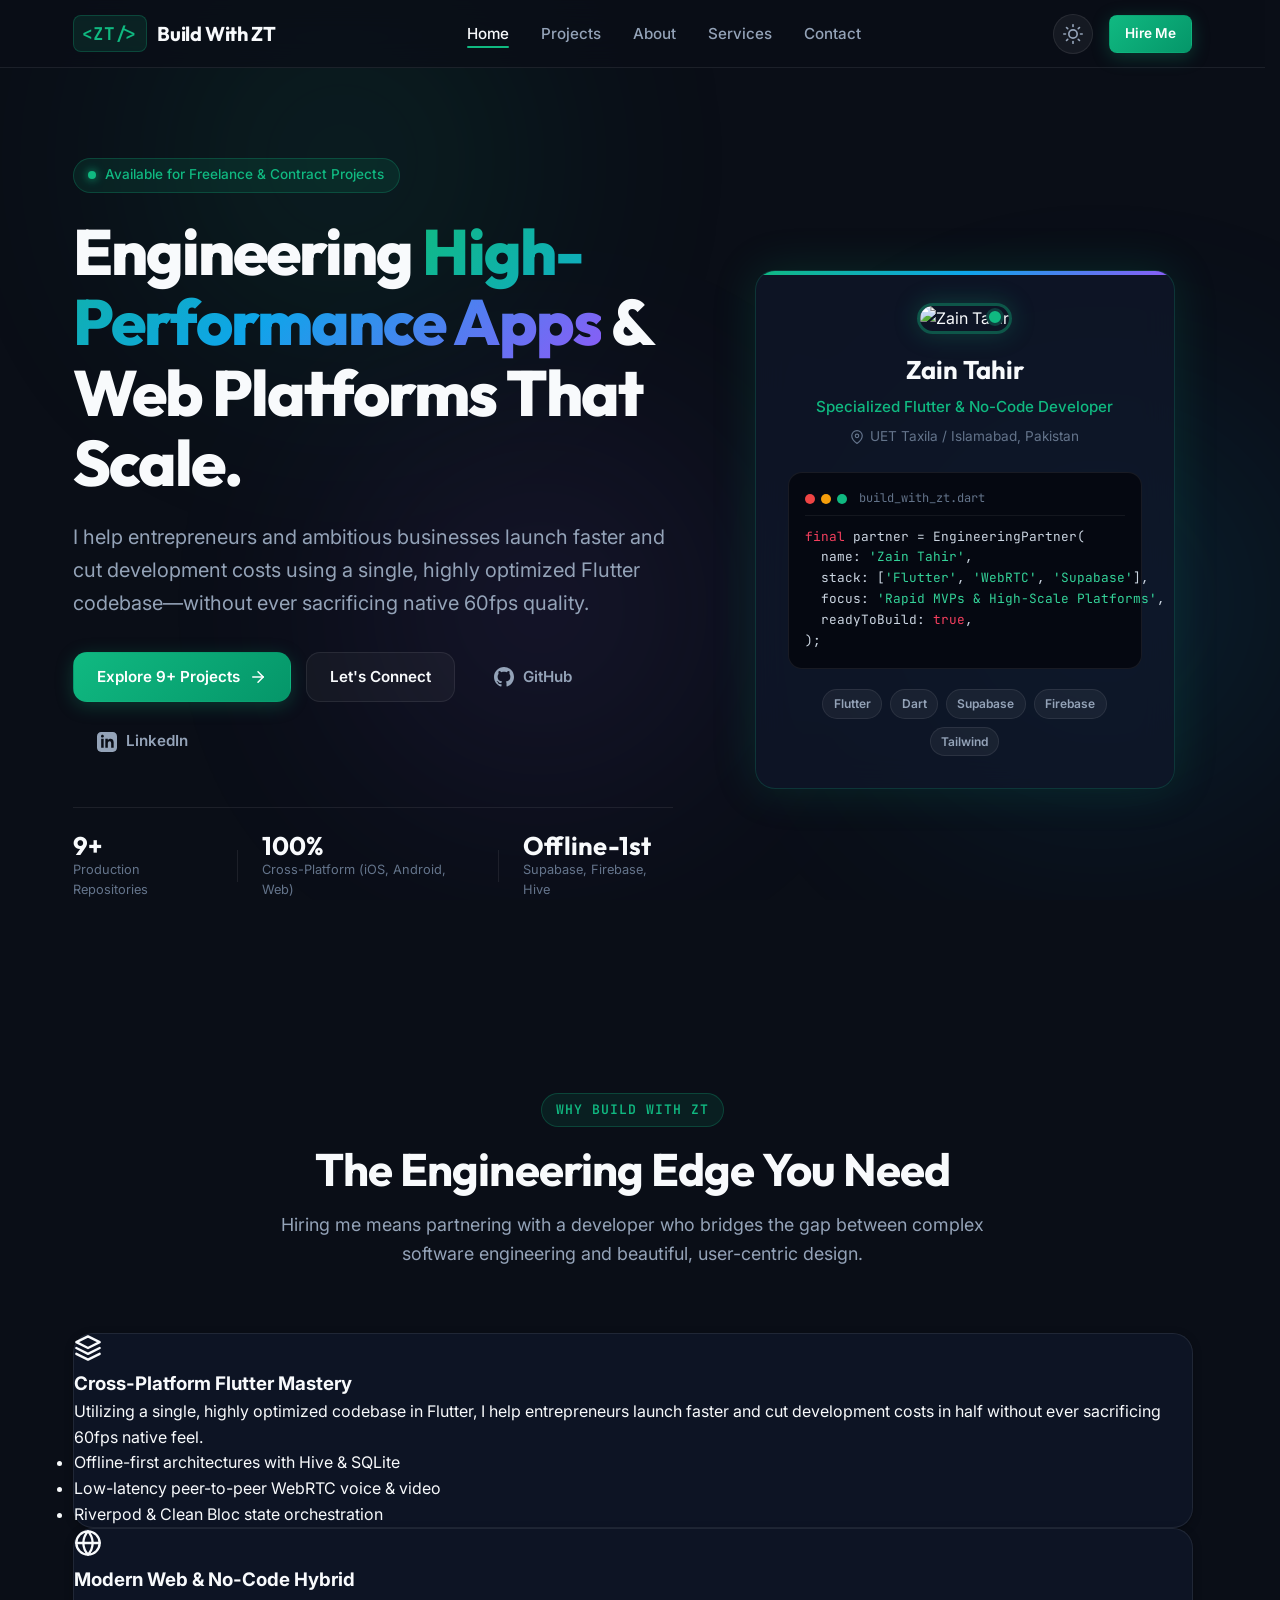
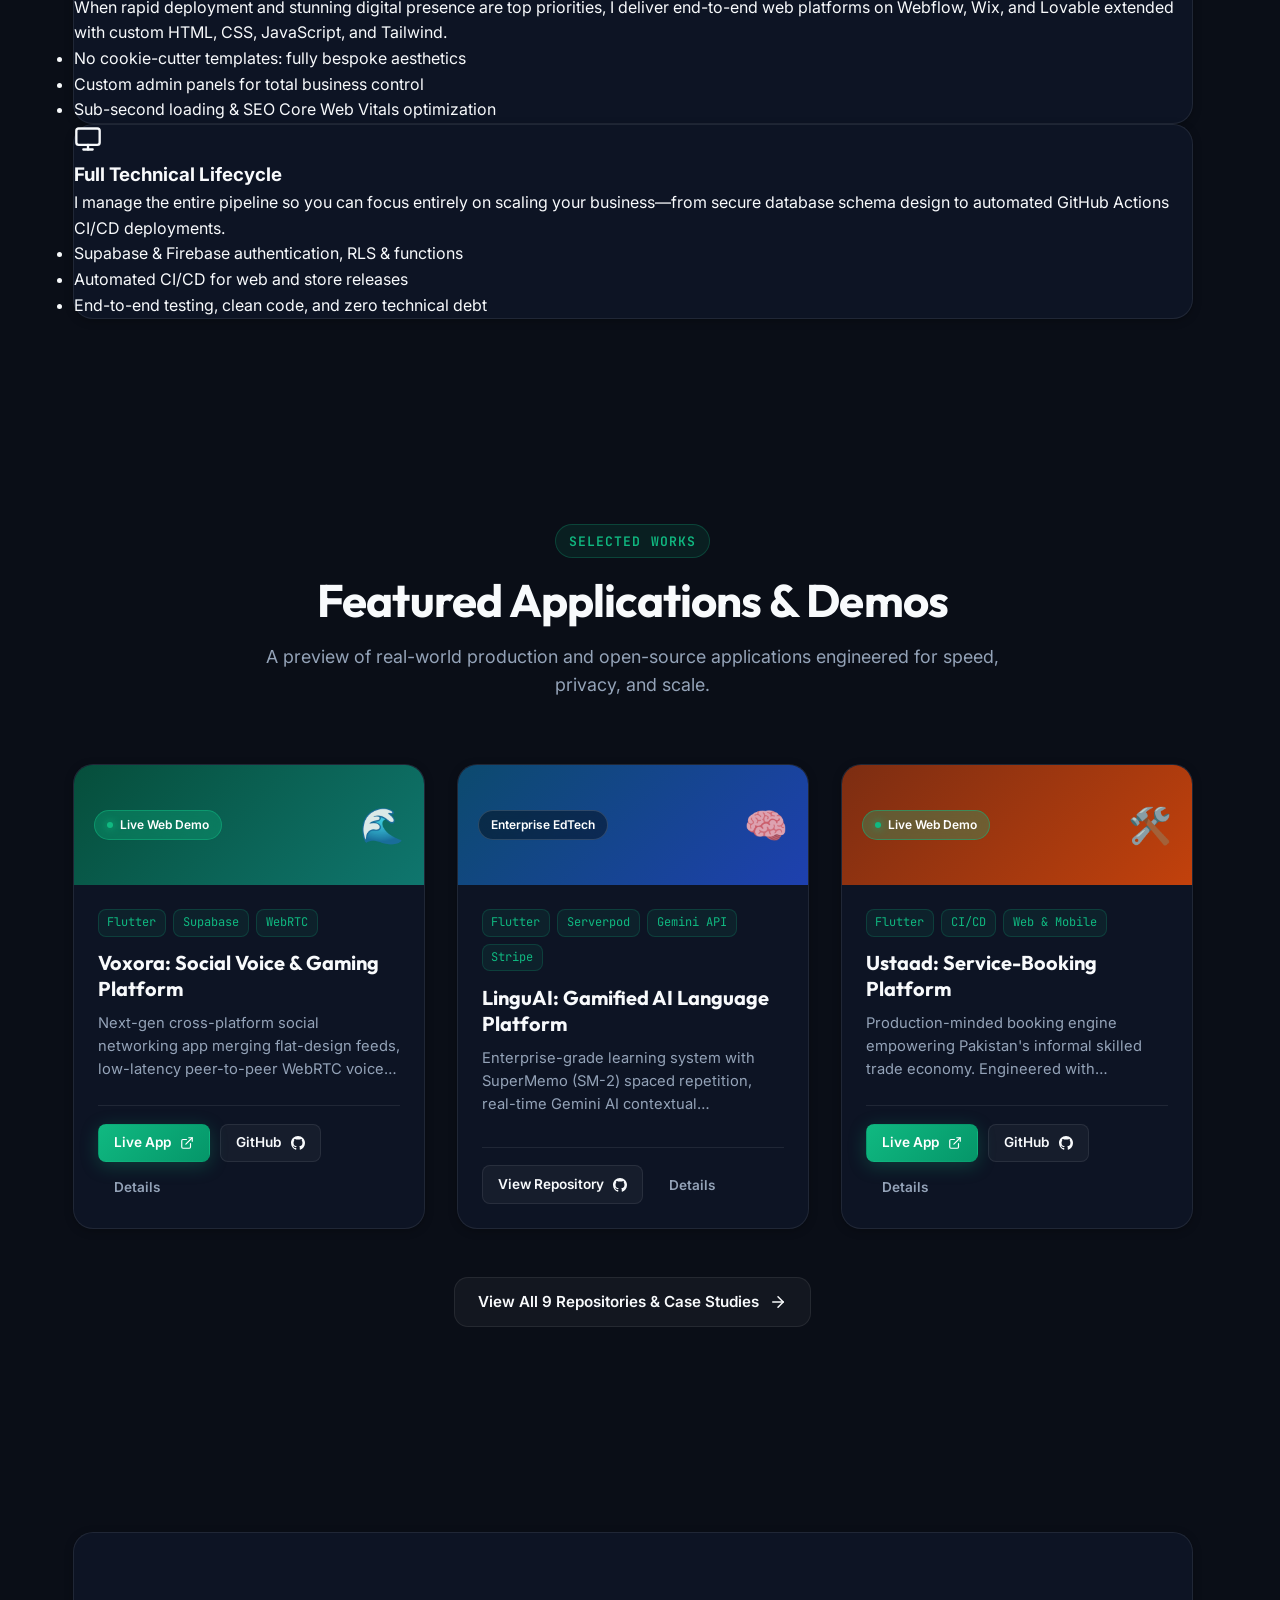
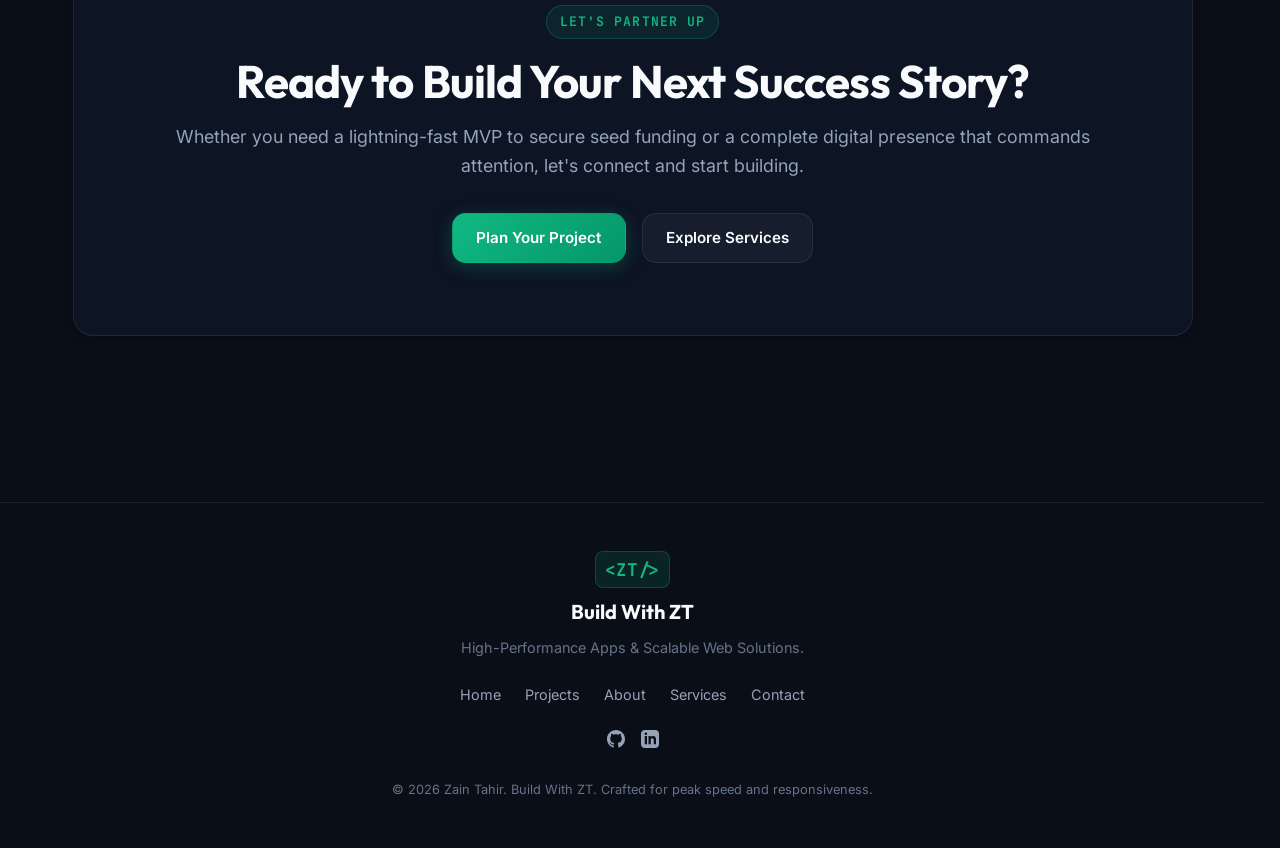
==== index.html @ 9c32c953 "feat: Launch Build With ZT multi-page portfolio platform" ====
<!DOCTYPE html>
<html lang="en" data-theme="dark">
<head>
  <meta charset="UTF-8">
  <meta name="viewport" content="width=device-width, initial-scale=1.0">
  <meta name="description" content="Build With ZT - Zain Tahir's official portfolio. Specialized Flutter Developer & Product Engineer building high-performance cross-platform apps and modern web platforms.">
  <meta name="keywords" content="Build With ZT, Zain Tahir, Flutter Developer, Mobile App Developer, Supabase, Firebase, WebRTC, Webflow, Tailwind CSS, Portfolio">
  <title>Build With ZT | Specialized Flutter Developer & Product Engineer</title>
  
  <!-- Favicon -->
  <link rel="icon" type="image/svg+xml" href="data:image/svg+xml,<svg xmlns='http://www.w3.org/2000/svg' viewBox='0 0 24 24' fill='%2310b981'><path d='M14.33 2.75L4.25 12.83l3.03 3.03 10.08-10.08-3.03-3.03zm-7.05 13.11l-3.03-3.03L1.17 15.9l4.58 4.58 3.03-3.03-1.5-1.59z'/></svg>">
  
  <!-- Google Fonts: Inter & Outfit -->
  <link rel="preconnect" href="https://fonts.googleapis.com">
  <link rel="preconnect" href="https://fonts.gstatic.com" crossorigin>
  <link href="https://fonts.googleapis.com/css2?family=Inter:wght@300;400;500;600;700&family=Outfit:wght@500;600;700;800&family=JetBrains+Mono:wght@400;500&display=swap" rel="stylesheet">
  
  <link rel="stylesheet" href="styles.css">
</head>
<body>

  <!-- Ambient Glow Background -->
  <div class="ambient-glow" aria-hidden="true">
    <div class="glow-orb orb-1"></div>
    <div class="glow-orb orb-2"></div>
    <div class="glow-orb orb-3"></div>
  </div>

  <!-- Header / Navigation -->
  <header class="site-header">
    <div class="header-inner container">
      <a href="index.html" class="brand-logo" aria-label="Build With ZT Home">
        <span class="logo-symbol">&lt;ZT/&gt;</span>
        <span class="logo-text">Build With ZT</span>
      </a>

      <nav class="main-nav" aria-label="Main Navigation">
        <ul class="nav-links">
          <li><a href="index.html" class="nav-link active">Home</a></li>
          <li><a href="projects.html" class="nav-link">Projects</a></li>
          <li><a href="about.html" class="nav-link">About</a></li>
          <li><a href="services.html" class="nav-link">Services</a></li>
          <li><a href="contact.html" class="nav-link">Contact</a></li>
        </ul>
      </nav>

      <div class="header-actions">
        <!-- Theme Toggle -->
        <button id="themeToggle" class="theme-toggle" aria-label="Toggle light or dark theme" title="Toggle theme">
          <svg class="sun-icon" xmlns="http://www.w3.org/2000/svg" width="20" height="20" viewBox="0 0 24 24" fill="none" stroke="currentColor" stroke-width="2" stroke-linecap="round" stroke-linejoin="round"><circle cx="12" cy="12" r="5"/><line x1="12" y1="1" x2="12" y2="3"/><line x1="12" y1="21" x2="12" y2="23"/><line x1="4.22" y1="4.22" x2="5.64" y2="5.64"/><line x1="18.36" y1="18.36" x2="19.78" y2="19.78"/><line x1="1" y1="12" x2="3" y2="12"/><line x1="21" y1="12" x2="23" y2="12"/><line x1="4.22" y1="19.78" x2="5.64" y2="18.36"/><line x1="18.36" y1="5.64" x2="19.78" y2="4.22"/></svg>
          <svg class="moon-icon" xmlns="http://www.w3.org/2000/svg" width="20" height="20" viewBox="0 0 24 24" fill="none" stroke="currentColor" stroke-width="2" stroke-linecap="round" stroke-linejoin="round"><path d="M21 12.79A9 9 0 1 1 11.21 3 7 7 0 0 0 21 12.79z"/></svg>
        </button>

        <a href="contact.html" class="btn btn-sm btn-primary hide-mobile">Hire Me</a>

        <!-- Mobile Menu Toggle -->
        <button id="menuToggle" class="menu-toggle" aria-label="Toggle mobile navigation menu" aria-expanded="false">
          <span class="bar"></span>
          <span class="bar"></span>
          <span class="bar"></span>
        </button>
      </div>
    </div>
  </header>

  <!-- Mobile Drawer -->
  <aside id="mobileDrawer" class="mobile-drawer" aria-hidden="true">
    <nav class="mobile-nav">
      <ul>
        <li><a href="index.html" class="mobile-link active">Home</a></li>
        <li><a href="projects.html" class="mobile-link">Projects</a></li>
        <li><a href="about.html" class="mobile-link">About</a></li>
        <li><a href="services.html" class="mobile-link">Services</a></li>
        <li><a href="contact.html" class="mobile-link">Contact</a></li>
      </ul>
      <div class="mobile-drawer-cta">
        <a href="contact.html" class="btn btn-primary btn-block">Start a Project</a>
      </div>
    </nav>
  </aside>

  <main id="main-content">
    
    <!-- Hero Section -->
    <section class="hero-section">
      <div class="container hero-grid">
        
        <div class="hero-content">
          <div class="availability-badge">
            <span class="pulse-indicator"></span>
            <span>Available for Freelance & Contract Projects</span>
          </div>

          <h1 class="hero-title">
            Engineering <span class="gradient-text">High-Performance Apps</span> & Web Platforms That Scale.
          </h1>

          <p class="hero-subtext">
            I help entrepreneurs and ambitious businesses launch faster and cut development costs using a single, highly optimized Flutter codebase—without ever sacrificing native 60fps quality.
          </p>

          <div class="hero-cta-group">
            <a href="projects.html" class="btn btn-primary">
              <span>Explore 9+ Projects</span>
              <svg xmlns="http://www.w3.org/2000/svg" width="18" height="18" viewBox="0 0 24 24" fill="none" stroke="currentColor" stroke-width="2" stroke-linecap="round" stroke-linejoin="round"><line x1="5" y1="12" x2="19" y2="12"></line><polyline points="12 5 19 12 12 19"></polyline></svg>
            </a>
            <a href="contact.html" class="btn btn-outline">Let's Connect</a>
            <a href="https://github.com/zaintahir2025" target="_blank" rel="noopener noreferrer" class="btn btn-ghost" title="GitHub Profile">
              <svg xmlns="http://www.w3.org/2000/svg" width="20" height="20" viewBox="0 0 24 24" fill="currentColor"><path d="M12 0c-6.626 0-12 5.373-12 12 0 5.302 3.438 9.8 8.207 11.387.599.111.793-.261.793-.577v-2.234c-3.338.726-4.033-1.416-4.033-1.416-.546-1.387-1.333-1.756-1.333-1.756-1.089-.745.083-.729.083-.729 1.205.084 1.839 1.237 1.839 1.237 1.07 1.834 2.807 1.304 3.492.997.107-.775.418-1.305.762-1.604-2.665-.305-5.467-1.334-5.467-5.931 0-1.311.469-2.381 1.236-3.221-.124-.303-.535-1.524.117-3.176 0 0 1.008-.322 3.301 1.23.957-.266 1.983-.399 3.003-.404 1.02.005 2.047.138 3.006.404 2.291-1.552 3.297-1.23 3.297-1.23.653 1.653.242 2.874.118 3.176.77.84 1.235 1.911 1.235 3.221 0 4.609-2.807 5.624-5.479 5.921.43.372.823 1.102.823 2.222v3.293c0 .319.192.694.801.576 4.765-1.589 8.199-6.086 8.199-11.386 0-6.627-5.373-12-12-12z"/></svg>
              <span>GitHub</span>
            </a>
            <a href="https://www.linkedin.com/in/zain-tahir-2k25" target="_blank" rel="noopener noreferrer" class="btn btn-ghost" title="LinkedIn Profile">
              <svg xmlns="http://www.w3.org/2000/svg" width="20" height="20" viewBox="0 0 24 24" fill="currentColor"><path d="M19 0h-14c-2.761 0-5 2.239-5 5v14c0 2.761 2.239 5 5 5h14c2.762 0 5-2.239 5-5v-14c0-2.761-2.238-5-5-5zm-11 19h-3v-11h3v11zm-1.5-12.268c-.966 0-1.75-.79-1.75-1.764s.784-1.764 1.75-1.764 1.75.79 1.75 1.764-.783 1.764-1.75 1.764zm13.5 12.268h-3v-5.604c0-3.368-4-3.113-4 0v5.604h-3v-11h3v1.765c1.396-2.586 7-2.777 7 2.476v6.759z"/></svg>
              <span>LinkedIn</span>
            </a>
          </div>

          <!-- Value Metrics Banner -->
          <div class="metrics-row">
            <div class="metric-item">
              <span class="metric-number">9+</span>
              <span class="metric-label">Production Repositories</span>
            </div>
            <div class="metric-divider"></div>
            <div class="metric-item">
              <span class="metric-number">100%</span>
              <span class="metric-label">Cross-Platform (iOS, Android, Web)</span>
            </div>
            <div class="metric-divider"></div>
            <div class="metric-item">
              <span class="metric-number">Offline-1st</span>
              <span class="metric-label">Supabase, Firebase, Hive</span>
            </div>
          </div>
        </div>

        <!-- Hero Visual: Profile Card -->
        <div class="hero-visual">
          <div class="profile-card glass-panel">
            <div class="card-glow"></div>
            <div class="profile-avatar-wrapper">
              <img src="https://avatars.githubusercontent.com/u/201891321?v=4" alt="Zain Tahir" class="profile-avatar" loading="eager" width="140" height="140">
              <span class="avatar-status-dot" title="Online & Available"></span>
            </div>
            <div class="profile-info">
              <h2 class="profile-name">Zain Tahir</h2>
              <p class="profile-role">Specialized Flutter & No-Code Developer</p>
              <p class="profile-location">
                <svg xmlns="http://www.w3.org/2000/svg" width="14" height="14" viewBox="0 0 24 24" fill="none" stroke="currentColor" stroke-width="2" stroke-linecap="round" stroke-linejoin="round"><path d="M21 10c0 7-9 13-9 13s-9-6-9-13a9 9 0 0 1 18 0z"></path><circle cx="12" cy="10" r="3"></circle></svg>
                <span>UET Taxila / Islamabad, Pakistan</span>
              </p>
            </div>

            <div class="code-terminal-card">
              <div class="terminal-header">
                <span class="dot red"></span>
                <span class="dot yellow"></span>
                <span class="dot green"></span>
                <span class="terminal-title">build_with_zt.dart</span>
              </div>
              <pre class="terminal-body"><code><span class="token-keyword">final</span> partner = EngineeringPartner(
  name: <span class="token-string">'Zain Tahir'</span>,
  stack: [<span class="token-string">'Flutter'</span>, <span class="token-string">'WebRTC'</span>, <span class="token-string">'Supabase'</span>],
  focus: <span class="token-string">'Rapid MVPs & High-Scale Platforms'</span>,
  readyToBuild: <span class="token-keyword">true</span>,
);</code></pre>
            </div>

            <div class="card-badges">
              <span class="tech-chip">Flutter</span>
              <span class="tech-chip">Dart</span>
              <span class="tech-chip">Supabase</span>
              <span class="tech-chip">Firebase</span>
              <span class="tech-chip">Tailwind</span>
            </div>
          </div>
        </div>

      </div>
    </section>

    <!-- Core Engineering Advantages -->
    <section class="section about-section">
      <div class="container">
        
        <div class="section-header text-center">
          <span class="section-tag">Why Build With ZT</span>
          <h2 class="section-title">The Engineering Edge You Need</h2>
          <p class="section-subtitle">
            Hiring me means partnering with a developer who bridges the gap between complex software engineering and beautiful, user-centric design.
          </p>
        </div>

        <div class="about-grid">
          
          <div class="about-card glass-panel">
            <div class="card-icon-box teal">
              <svg xmlns="http://www.w3.org/2000/svg" width="28" height="28" viewBox="0 0 24 24" fill="none" stroke="currentColor" stroke-width="2" stroke-linecap="round" stroke-linejoin="round"><polygon points="12 2 2 7 12 12 22 7 12 2"></polygon><polyline points="2 17 12 22 22 17"></polyline><polyline points="2 12 12 17 22 12"></polyline></svg>
            </div>
            <h3 class="card-title">Cross-Platform Flutter Mastery</h3>
            <p class="card-text">
              Utilizing a single, highly optimized codebase in Flutter, I help entrepreneurs launch faster and cut development costs in half without ever sacrificing 60fps native feel.
            </p>
            <ul class="card-feature-list">
              <li>Offline-first architectures with Hive & SQLite</li>
              <li>Low-latency peer-to-peer WebRTC voice & video</li>
              <li>Riverpod & Clean Bloc state orchestration</li>
            </ul>
          </div>

          <div class="about-card glass-panel">
            <div class="card-icon-box blue">
              <svg xmlns="http://www.w3.org/2000/svg" width="28" height="28" viewBox="0 0 24 24" fill="none" stroke="currentColor" stroke-width="2" stroke-linecap="round" stroke-linejoin="round"><circle cx="12" cy="12" r="10"></circle><line x1="2" y1="12" x2="22" y2="12"></line><path d="M12 2a15.3 15.3 0 0 1 4 10 15.3 15.3 0 0 1-4 10 15.3 15.3 0 0 1-4-10 15.3 15.3 0 0 1 4-10z"></path></svg>
            </div>
            <h3 class="card-title">Modern Web & No-Code Hybrid</h3>
            <p class="card-text">
              When rapid deployment and stunning digital presence are top priorities, I deliver end-to-end web platforms on Webflow, Wix, and Lovable extended with custom HTML, CSS, JavaScript, and Tailwind.
            </p>
            <ul class="card-feature-list">
              <li>No cookie-cutter templates: fully bespoke aesthetics</li>
              <li>Custom admin panels for total business control</li>
              <li>Sub-second loading & SEO Core Web Vitals optimization</li>
            </ul>
          </div>

          <div class="about-card glass-panel">
            <div class="card-icon-box purple">
              <svg xmlns="http://www.w3.org/2000/svg" width="28" height="28" viewBox="0 0 24 24" fill="none" stroke="currentColor" stroke-width="2" stroke-linecap="round" stroke-linejoin="round"><rect x="2" y="3" width="20" height="14" rx="2" ry="2"></rect><line x1="8" y1="21" x2="16" y2="21"></line><line x1="12" y1="17" x2="12" y2="21"></line></svg>
            </div>
            <h3 class="card-title">Full Technical Lifecycle</h3>
            <p class="card-text">
              I manage the entire pipeline so you can focus entirely on scaling your business—from secure database schema design to automated GitHub Actions CI/CD deployments.
            </p>
            <ul class="card-feature-list">
              <li>Supabase & Firebase authentication, RLS & functions</li>
              <li>Automated CI/CD for web and store releases</li>
              <li>End-to-end testing, clean code, and zero technical debt</li>
            </ul>
          </div>

        </div>

      </div>
    </section>

    <!-- Featured Projects Teaser -->
    <section class="section projects-section">
      <div class="container">
        
        <div class="section-header text-center">
          <span class="section-tag">Selected Works</span>
          <h2 class="section-title">Featured Applications & Demos</h2>
          <p class="section-subtitle">
            A preview of real-world production and open-source applications engineered for speed, privacy, and scale.
          </p>
        </div>

        <div class="projects-grid">
          
          <!-- Project 1: Voxora -->
          <article class="project-card glass-panel" data-category="flutter ai-webrtc">
            <div class="project-banner bg-gradient-teal">
              <div class="project-status-pill live-pill">
                <span class="live-pulse"></span>
                <span>Live Web Demo</span>
              </div>
              <div class="banner-icon">🌊</div>
            </div>
            <div class="project-content">
              <div class="project-meta">
                <span class="tech-tag">Flutter</span>
                <span class="tech-tag">Supabase</span>
                <span class="tech-tag">WebRTC</span>
              </div>
              <h3 class="project-title">Voxora: Social Voice & Gaming Platform</h3>
              <p class="project-desc">
                Next-gen cross-platform social networking app merging flat-design feeds, low-latency peer-to-peer WebRTC voice calling, and integrated AI-driven multiplayer games.
              </p>
              <div class="project-actions">
                <a href="https://zaintahir2025.github.io/voxora-social-voice-chat/" target="_blank" rel="noopener noreferrer" class="btn btn-sm btn-primary">
                  <span>Live App</span>
                  <svg xmlns="http://www.w3.org/2000/svg" width="14" height="14" viewBox="0 0 24 24" fill="none" stroke="currentColor" stroke-width="2" stroke-linecap="round" stroke-linejoin="round"><path d="M18 13v6a2 2 0 0 1-2 2H5a2 2 0 0 1-2-2V8a2 2 0 0 1 2-2h6"></path><polyline points="15 3 21 3 21 9"></polyline><line x1="10" y1="14" x2="21" y2="3"></line></svg>
                </a>
                <a href="https://github.com/zaintahir2025/voxora-social-voice-chat" target="_blank" rel="noopener noreferrer" class="btn btn-sm btn-outline">
                  <span>GitHub</span>
                  <svg xmlns="http://www.w3.org/2000/svg" width="14" height="14" viewBox="0 0 24 24" fill="currentColor"><path d="M12 0c-6.626 0-12 5.373-12 12 0 5.302 3.438 9.8 8.207 11.387.599.111.793-.261.793-.577v-2.234c-3.338.726-4.033-1.416-4.033-1.416-.546-1.387-1.333-1.756-1.333-1.756-1.089-.745.083-.729.083-.729 1.205.084 1.839 1.237 1.839 1.237 1.07 1.834 2.807 1.304 3.492.997.107-.775.418-1.305.762-1.604-2.665-.305-5.467-1.334-5.467-5.931 0-1.311.469-2.381 1.236-3.221-.124-.303-.535-1.524.117-3.176 0 0 1.008-.322 3.301 1.23.957-.266 1.983-.399 3.003-.404 1.02.005 2.047.138 3.006.404 2.291-1.552 3.297-1.23 3.297-1.23.653 1.653.242 2.874.118 3.176.77.84 1.235 1.911 1.235 3.221 0 4.609-2.807 5.624-5.479 5.921.43.372.823 1.102.823 2.222v3.293c0 .319.192.694.801.576 4.765-1.589 8.199-6.086 8.199-11.386 0-6.627-5.373-12-12-12z"/></svg>
                </a>
                <button class="btn btn-sm btn-ghost view-details-btn" data-project="voxora">Details</button>
              </div>
            </div>
          </article>

          <!-- Project 2: LinguAI -->
          <article class="project-card glass-panel" data-category="flutter ai-webrtc">
            <div class="project-banner bg-gradient-blue">
              <div class="project-status-pill">
                <span>Enterprise EdTech</span>
              </div>
              <div class="banner-icon">🧠</div>
            </div>
            <div class="project-content">
              <div class="project-meta">
                <span class="tech-tag">Flutter</span>
                <span class="tech-tag">Serverpod</span>
                <span class="tech-tag">Gemini API</span>
                <span class="tech-tag">Stripe</span>
              </div>
              <h3 class="project-title">LinguAI: Gamified AI Language Platform</h3>
              <p class="project-desc">
                Enterprise-grade learning system with SuperMemo (SM-2) spaced repetition, real-time Gemini AI contextual conversational tutoring, and token security.
              </p>
              <div class="project-actions">
                <a href="https://github.com/zaintahir2025/lingu_ai" target="_blank" rel="noopener noreferrer" class="btn btn-sm btn-outline">
                  <span>View Repository</span>
                  <svg xmlns="http://www.w3.org/2000/svg" width="14" height="14" viewBox="0 0 24 24" fill="currentColor"><path d="M12 0c-6.626 0-12 5.373-12 12 0 5.302 3.438 9.8 8.207 11.387.599.111.793-.261.793-.577v-2.234c-3.338.726-4.033-1.416-4.033-1.416-.546-1.387-1.333-1.756-1.333-1.756-1.089-.745.083-.729.083-.729 1.205.084 1.839 1.237 1.839 1.237 1.07 1.834 2.807 1.304 3.492.997.107-.775.418-1.305.762-1.604-2.665-.305-5.467-1.334-5.467-5.931 0-1.311.469-2.381 1.236-3.221-.124-.303-.535-1.524.117-3.176 0 0 1.008-.322 3.301 1.23.957-.266 1.983-.399 3.003-.404 1.02.005 2.047.138 3.006.404 2.291-1.552 3.297-1.23 3.297-1.23.653 1.653.242 2.874.118 3.176.77.84 1.235 1.911 1.235 3.221 0 4.609-2.807 5.624-5.479 5.921.43.372.823 1.102.823 2.222v3.293c0 .319.192.694.801.576 4.765-1.589 8.199-6.086 8.199-11.386 0-6.627-5.373-12-12-12z"/></svg>
                </a>
                <button class="btn btn-sm btn-ghost view-details-btn" data-project="lingu_ai">Details</button>
              </div>
            </div>
          </article>

          <!-- Project 3: Ustaad -->
          <article class="project-card glass-panel" data-category="flutter">
            <div class="project-banner bg-gradient-orange">
              <div class="project-status-pill live-pill">
                <span class="live-pulse"></span>
                <span>Live Web Demo</span>
              </div>
              <div class="banner-icon">🛠️</div>
            </div>
            <div class="project-content">
              <div class="project-meta">
                <span class="tech-tag">Flutter</span>
                <span class="tech-tag">CI/CD</span>
                <span class="tech-tag">Web & Mobile</span>
              </div>
              <h3 class="project-title">Ustaad: Service-Booking Platform</h3>
              <p class="project-desc">
                Production-minded booking engine empowering Pakistan's informal skilled trade economy. Engineered with automated Flutter CI/CD pipelines and responsive layout.
              </p>
              <div class="project-actions">
                <a href="https://zaintahir2025.github.io/ustaad-agentic-service-app/" target="_blank" rel="noopener noreferrer" class="btn btn-sm btn-primary">
                  <span>Live App</span>
                  <svg xmlns="http://www.w3.org/2000/svg" width="14" height="14" viewBox="0 0 24 24" fill="none" stroke="currentColor" stroke-width="2" stroke-linecap="round" stroke-linejoin="round"><path d="M18 13v6a2 2 0 0 1-2 2H5a2 2 0 0 1-2-2V8a2 2 0 0 1 2-2h6"></path><polyline points="15 3 21 3 21 9"></polyline><line x1="10" y1="14" x2="21" y2="3"></line></svg>
                </a>
                <a href="https://github.com/zaintahir2025/ustaad-agentic-service-app" target="_blank" rel="noopener noreferrer" class="btn btn-sm btn-outline">
                  <span>GitHub</span>
                  <svg xmlns="http://www.w3.org/2000/svg" width="14" height="14" viewBox="0 0 24 24" fill="currentColor"><path d="M12 0c-6.626 0-12 5.373-12 12 0 5.302 3.438 9.8 8.207 11.387.599.111.793-.261.793-.577v-2.234c-3.338.726-4.033-1.416-4.033-1.416-.546-1.387-1.333-1.756-1.333-1.756-1.089-.745.083-.729.083-.729 1.205.084 1.839 1.237 1.839 1.237 1.07 1.834 2.807 1.304 3.492.997.107-.775.418-1.305.762-1.604-2.665-.305-5.467-1.334-5.467-5.931 0-1.311.469-2.381 1.236-3.221-.124-.303-.535-1.524.117-3.176 0 0 1.008-.322 3.301 1.23.957-.266 1.983-.399 3.003-.404 1.02.005 2.047.138 3.006.404 2.291-1.552 3.297-1.23 3.297-1.23.653 1.653.242 2.874.118 3.176.77.84 1.235 1.911 1.235 3.221 0 4.609-2.807 5.624-5.479 5.921.43.372.823 1.102.823 2.222v3.293c0 .319.192.694.801.576 4.765-1.589 8.199-6.086 8.199-11.386 0-6.627-5.373-12-12-12z"/></svg>
                </a>
                <button class="btn btn-sm btn-ghost view-details-btn" data-project="ustaad">Details</button>
              </div>
            </div>
          </article>

        </div>

        <div class="text-center" style="margin-top: 3rem;">
          <a href="projects.html" class="btn btn-outline btn-lg">
            <span>View All 9 Repositories & Case Studies</span>
            <svg xmlns="http://www.w3.org/2000/svg" width="18" height="18" viewBox="0 0 24 24" fill="none" stroke="currentColor" stroke-width="2" stroke-linecap="round" stroke-linejoin="round"><line x1="5" y1="12" x2="19" y2="12"></line><polyline points="12 5 19 12 12 19"></polyline></svg>
          </a>
        </div>

      </div>
    </section>

    <!-- Call to Action Banner -->
    <section class="section">
      <div class="container">
        <div class="contact-box glass-panel text-center" style="padding: clamp(2.5rem, 6vw, 4.5rem);">
          <span class="section-tag">Let's Partner Up</span>
          <h2 class="section-title">Ready to Build Your Next Success Story?</h2>
          <p class="section-subtitle" style="margin-inline: auto; margin-block-end: 2rem;">
            Whether you need a lightning-fast MVP to secure seed funding or a complete digital presence that commands attention, let's connect and start building.
          </p>
          <div style="display: flex; justify-content: center; gap: 1rem; flex-wrap: wrap;">
            <a href="contact.html" class="btn btn-primary btn-lg">Plan Your Project</a>
            <a href="services.html" class="btn btn-outline btn-lg">Explore Services</a>
          </div>
        </div>
      </div>
    </section>

  </main>

  <!-- Footer -->
  <footer class="site-footer">
    <div class="container footer-inner">
      <div class="footer-brand">
        <span class="logo-symbol">&lt;ZT/&gt;</span>
        <span class="footer-title">Build With ZT</span>
        <p class="footer-tagline">High-Performance Apps & Scalable Web Solutions.</p>
      </div>

      <div class="footer-links">
        <a href="index.html">Home</a>
        <a href="projects.html">Projects</a>
        <a href="about.html">About</a>
        <a href="services.html">Services</a>
        <a href="contact.html">Contact</a>
      </div>

      <div class="footer-socials">
        <a href="https://github.com/zaintahir2025" target="_blank" rel="noopener noreferrer" aria-label="GitHub">
          <svg xmlns="http://www.w3.org/2000/svg" width="18" height="18" viewBox="0 0 24 24" fill="currentColor"><path d="M12 0c-6.626 0-12 5.373-12 12 0 5.302 3.438 9.8 8.207 11.387.599.111.793-.261.793-.577v-2.234c-3.338.726-4.033-1.416-4.033-1.416-.546-1.387-1.333-1.756-1.333-1.756-1.089-.745.083-.729.083-.729 1.205.084 1.839 1.237 1.839 1.237 1.07 1.834 2.807 1.304 3.492.997.107-.775.418-1.305.762-1.604-2.665-.305-5.467-1.334-5.467-5.931 0-1.311.469-2.381 1.236-3.221-.124-.303-.535-1.524.117-3.176 0 0 1.008-.322 3.301 1.23.957-.266 1.983-.399 3.003-.404 1.02.005 2.047.138 3.006.404 2.291-1.552 3.297-1.23 3.297-1.23.653 1.653.242 2.874.118 3.176.77.84 1.235 1.911 1.235 3.221 0 4.609-2.807 5.624-5.479 5.921.43.372.823 1.102.823 2.222v3.293c0 .319.192.694.801.576 4.765-1.589 8.199-6.086 8.199-11.386 0-6.627-5.373-12-12-12z"/></svg>
        </a>
        <a href="https://www.linkedin.com/in/zain-tahir-2k25" target="_blank" rel="noopener noreferrer" aria-label="LinkedIn">
          <svg xmlns="http://www.w3.org/2000/svg" width="18" height="18" viewBox="0 0 24 24" fill="currentColor"><path d="M19 0h-14c-2.761 0-5 2.239-5 5v14c0 2.761 2.239 5 5 5h14c2.762 0 5-2.239 5-5v-14c0-2.761-2.238-5-5-5zm-11 19h-3v-11h3v11zm-1.5-12.268c-.966 0-1.75-.79-1.75-1.764s.784-1.764 1.75-1.764 1.75.79 1.75 1.764-.783 1.764-1.75 1.764zm13.5 12.268h-3v-5.604c0-3.368-4-3.113-4 0v5.604h-3v-11h3v1.765c1.396-2.586 7-2.777 7 2.476v6.759z"/></svg>
        </a>
      </div>

      <div class="footer-copy">
        <p>&copy; 2026 Zain Tahir. Build With ZT. Crafted for peak speed and responsiveness.</p>
      </div>
    </div>
  </footer>

  <!-- Native Accessible Modal Dialog -->
  <dialog id="projectModal" class="project-modal" aria-labelledby="modalTitle">
    <div class="modal-card">
      <header class="modal-header">
        <div>
          <span class="modal-category" id="modalCategory">Category</span>
          <h3 class="modal-title" id="modalTitle">Project Title</h3>
        </div>
        <button type="button" class="modal-close-btn" id="modalCloseBtn" aria-label="Close project modal">&times;</button>
      </header>
      
      <div class="modal-body" id="modalBody"></div>
      <footer class="modal-footer" id="modalFooter"></footer>
    </div>
  </dialog>

  <!-- Toast Popover Notification -->
  <div id="toastNotification" class="toast-popover" popover="manual" role="status" aria-live="polite">
    <svg xmlns="http://www.w3.org/2000/svg" width="18" height="18" viewBox="0 0 24 24" fill="none" stroke="currentColor" stroke-width="2" stroke-linecap="round" stroke-linejoin="round"><path d="M22 11.08V12a10 10 0 1 1-5.93-9.14"></path><polyline points="22 4 12 14.01 9 11.01"></polyline></svg>
    <span id="toastMessage">Notification</span>
  </div>

  <script src="script.js"></script>
</body>
</html>
---- styles.css ----
/* ==========================================================================
   Zain Tahir - Multi-Page Developer Portfolio & Engineering Showcase
   Modern CSS Architecture: Custom Properties, Fluid Layouts, Stabile Scroll
   ========================================================================== */

/* --------------------------------------------------------------------------
   1. Theme Variables & Design Tokens
   -------------------------------------------------------------------------- */
:root {
  /* Color Palette - Dark Theme (Default) */
  --bg-primary: #0a0e17;
  --bg-secondary: #0f172a;
  --bg-card: rgba(15, 23, 42, 0.75);
  --bg-card-hover: rgba(30, 41, 59, 0.85);
  --bg-glass: rgba(10, 14, 23, 0.75);
  --bg-glass-border: rgba(255, 255, 255, 0.08);

  --text-primary: #f8fafc;
  --text-secondary: #94a3b8;
  --text-muted: #64748b;

  --accent-teal: #10b981;
  --accent-teal-glow: rgba(16, 185, 129, 0.25);
  --accent-blue: #0ea5e9;
  --accent-blue-glow: rgba(14, 165, 233, 0.25);
  --accent-purple: #8b5cf6;
  --accent-purple-glow: rgba(139, 92, 246, 0.25);
  --accent-orange: #f59e0b;

  --border-subtle: rgba(255, 255, 255, 0.08);
  --border-focus: #10b981;

  --font-sans: 'Inter', -apple-system, BlinkMacSystemFont, 'Segoe UI', Roboto, sans-serif;
  --font-heading: 'Outfit', sans-serif;
  --font-mono: 'JetBrains Mono', monospace;

  --radius-sm: 8px;
  --radius-md: 14px;
  --radius-lg: 20px;
  --radius-full: 9999px;

  --shadow-sm: 0 2px 8px rgba(0, 0, 0, 0.25);
  --shadow-md: 0 10px 30px rgba(0, 0, 0, 0.35);
  --shadow-glow: 0 0 45px rgba(16, 185, 129, 0.15);

  --transition-fast: 150ms cubic-bezier(0.4, 0, 0.2, 1);
  --transition-normal: 250ms cubic-bezier(0.4, 0, 0.2, 1);
  --transition-spring: 400ms cubic-bezier(0.175, 0.885, 0.32, 1.275);
}

/* Light Theme Variables */
[data-theme="light"] {
  --bg-primary: #f8fafc;
  --bg-secondary: #f1f5f9;
  --bg-card: rgba(255, 255, 255, 0.88);
  --bg-card-hover: rgba(255, 255, 255, 0.98);
  --bg-glass: rgba(255, 255, 255, 0.82);
  --bg-glass-border: rgba(15, 23, 42, 0.08);

  --text-primary: #0f172a;
  --text-secondary: #475569;
  --text-muted: #64748b;

  --border-subtle: rgba(15, 23, 42, 0.08);
  --shadow-sm: 0 2px 8px rgba(15, 23, 42, 0.05);
  --shadow-md: 0 12px 32px rgba(15, 23, 42, 0.08);
  --shadow-glow: 0 0 35px rgba(16, 185, 129, 0.12);
}

/* --------------------------------------------------------------------------
   2. Reset & Layout Foundations
   -------------------------------------------------------------------------- */
*, *::before, *::after {
  box-sizing: border-box;
  margin: 0;
  padding: 0;
}

html {
  font-family: var(--font-sans);
  color-scheme: dark light;
  scroll-behavior: smooth;
  /* Modern Web Guidance: Reserve space for scrollbars to avoid layout reflow */
  scrollbar-gutter: stable;
  -webkit-font-smoothing: antialiased;
  -moz-osx-font-smoothing: grayscale;
}

body {
  background-color: var(--bg-primary);
  color: var(--text-primary);
  min-height: 100dvh;
  line-height: 1.6;
  position: relative;
  overflow-x: clip; /* Modern Web Guidance: Prevents accidental horizontal overflow */
  transition: background-color var(--transition-normal), color var(--transition-normal);
}

/* --------------------------------------------------------------------------
   3. Ambient Decorative Lighting
   -------------------------------------------------------------------------- */
.ambient-glow {
  position: fixed;
  inset: 0;
  pointer-events: none;
  z-index: 0;
  overflow: hidden;
}

.glow-orb {
  position: absolute;
  border-radius: var(--radius-full);
  filter: blur(130px);
  opacity: 0.22;
  transition: opacity var(--transition-normal);
}

.orb-1 {
  width: 480px;
  height: 480px;
  top: -80px;
  left: 8%;
  background: radial-gradient(circle, var(--accent-teal), transparent 70%);
}

.orb-2 {
  width: 520px;
  height: 520px;
  top: 38%;
  right: -80px;
  background: radial-gradient(circle, var(--accent-blue), transparent 70%);
}

.orb-3 {
  width: 440px;
  height: 440px;
  bottom: 8%;
  left: 25%;
  background: radial-gradient(circle, var(--accent-purple), transparent 70%);
}

[data-theme="light"] .glow-orb {
  opacity: 0.12;
}

/* --------------------------------------------------------------------------
   4. Containers, Grids & Helpers
   -------------------------------------------------------------------------- */
.container {
  width: 100%;
  max-width: 1200px;
  margin-inline: auto;
  padding-inline: clamp(1rem, 4vw, 2.5rem);
  position: relative;
  z-index: 1;
}

.section {
  padding-block: clamp(4rem, 8vw, 6.5rem);
}

.text-center {
  text-align: center;
}

.section-header {
  max-width: 760px;
  margin-inline: auto;
  margin-block-end: clamp(2.5rem, 5vw, 4rem);
}

.page-header {
  padding-block: clamp(3rem, 6vw, 5rem) clamp(2rem, 4vw, 3rem);
  text-align: center;
  border-bottom: 1px solid var(--border-subtle);
  background: linear-gradient(180deg, rgba(16, 185, 129, 0.04) 0%, transparent 100%);
}

.page-title {
  font-family: var(--font-heading);
  font-size: clamp(2.2rem, 5vw, 3.6rem);
  font-weight: 800;
  letter-spacing: -0.02em;
  margin-block-end: 0.8rem;
}

.section-tag {
  display: inline-block;
  font-family: var(--font-mono);
  font-size: 0.82rem;
  font-weight: 600;
  letter-spacing: 0.08em;
  text-transform: uppercase;
  color: var(--accent-teal);
  background: rgba(16, 185, 129, 0.1);
  padding: 0.35rem 0.85rem;
  border-radius: var(--radius-full);
  border: 1px solid rgba(16, 185, 129, 0.25);
  margin-block-end: 1rem;
}

.section-title {
  font-family: var(--font-heading);
  font-size: clamp(2rem, 4vw, 2.85rem);
  font-weight: 700;
  line-height: 1.15;
  letter-spacing: -0.02em;
  margin-block-end: 1rem;
}

.section-subtitle {
  color: var(--text-secondary);
  font-size: clamp(1rem, 2vw, 1.12rem);
  line-height: 1.6;
}

/* Glassmorphism Panel Common Pattern */
.glass-panel {
  background: var(--bg-card);
  backdrop-filter: blur(16px);
  -webkit-backdrop-filter: blur(16px);
  border: 1px solid var(--bg-glass-border);
  border-radius: var(--radius-lg);
  box-shadow: var(--shadow-sm);
  transition: transform var(--transition-fast), border-color var(--transition-fast), box-shadow var(--transition-fast);
}

/* --------------------------------------------------------------------------
   5. Buttons & Badges
   -------------------------------------------------------------------------- */
.btn {
  display: inline-flex;
  align-items: center;
  justify-content: center;
  gap: 0.6rem;
  font-family: var(--font-sans);
  font-size: 0.95rem;
  font-weight: 600;
  padding: 0.75rem 1.45rem;
  border-radius: var(--radius-md);
  border: 1px solid transparent;
  cursor: pointer;
  text-decoration: none;
  transition: all var(--transition-normal);
  white-space: nowrap;
}

.btn-primary {
  background: linear-gradient(135deg, var(--accent-teal), #059669);
  color: #ffffff;
  box-shadow: 0 4px 18px var(--accent-teal-glow);
}

.btn-primary:hover {
  transform: translateY(-2px);
  box-shadow: 0 8px 25px rgba(16, 185, 129, 0.35);
  color: #ffffff;
}

.btn-outline {
  background: rgba(255, 255, 255, 0.04);
  color: var(--text-primary);
  border-color: var(--border-subtle);
}

.btn-outline:hover {
  background: rgba(255, 255, 255, 0.09);
  border-color: var(--accent-teal);
  transform: translateY(-2px);
}

.btn-ghost {
  background: transparent;
  color: var(--text-secondary);
  border-color: transparent;
}

.btn-ghost:hover {
  background: rgba(255, 255, 255, 0.06);
  color: var(--text-primary);
}

.btn-sm {
  padding: 0.45rem 0.95rem;
  font-size: 0.85rem;
  border-radius: var(--radius-sm);
}

.btn-block {
  width: 100%;
}

/* --------------------------------------------------------------------------
   6. Navigation Header
   -------------------------------------------------------------------------- */
.site-header {
  position: sticky;
  top: 0;
  z-index: 100;
  background: var(--bg-glass);
  backdrop-filter: blur(14px);
  -webkit-backdrop-filter: blur(14px);
  border-bottom: 1px solid var(--border-subtle);
  padding-block: 0.85rem;
}

.header-inner {
  display: flex;
  align-items: center;
  justify-content: space-between;
}

.brand-logo {
  display: flex;
  align-items: center;
  gap: 0.65rem;
  text-decoration: none;
  color: var(--text-primary);
}

.logo-symbol {
  font-family: var(--font-mono);
  font-weight: 700;
  font-size: 1.1rem;
  color: var(--accent-teal);
  background: rgba(16, 185, 129, 0.12);
  padding: 0.2rem 0.55rem;
  border-radius: var(--radius-sm);
  border: 1px solid rgba(16, 185, 129, 0.25);
}

.logo-text {
  font-family: var(--font-heading);
  font-weight: 700;
  font-size: 1.25rem;
  letter-spacing: -0.02em;
}

.nav-links {
  display: flex;
  align-items: center;
  gap: 2rem;
  list-style: none;
}

.nav-link {
  text-decoration: none;
  color: var(--text-secondary);
  font-weight: 500;
  font-size: 0.95rem;
  transition: color var(--transition-fast);
  position: relative;
  padding-block: 0.3rem;
}

.nav-link:hover, .nav-link.active {
  color: var(--text-primary);
}

.nav-link.active::after, .nav-link:hover::after {
  content: '';
  position: absolute;
  bottom: 0;
  left: 0;
  width: 100%;
  height: 2px;
  background: var(--accent-teal);
  border-radius: var(--radius-full);
}

.header-actions {
  display: flex;
  align-items: center;
  gap: 1rem;
}

.theme-toggle {
  background: rgba(255, 255, 255, 0.05);
  border: 1px solid var(--border-subtle);
  border-radius: var(--radius-full);
  width: 40px;
  height: 40px;
  display: flex;
  align-items: center;
  justify-content: center;
  color: var(--text-secondary);
  cursor: pointer;
  transition: all var(--transition-fast);
}

.theme-toggle:hover {
  background: rgba(255, 255, 255, 0.1);
  color: var(--text-primary);
  border-color: var(--accent-teal);
}

[data-theme="dark"] .sun-icon { display: block; }
[data-theme="dark"] .moon-icon { display: none; }
[data-theme="light"] .sun-icon { display: none; }
[data-theme="light"] .moon-icon { display: block; }

.menu-toggle {
  display: none;
  background: transparent;
  border: none;
  cursor: pointer;
  padding: 0.5rem;
  flex-direction: column;
  gap: 5px;
}

.menu-toggle .bar {
  width: 24px;
  height: 2px;
  background-color: var(--text-primary);
  transition: transform var(--transition-normal);
}

.mobile-drawer {
  position: fixed;
  top: 61px;
  left: 0;
  right: 0;
  background: var(--bg-card);
  backdrop-filter: blur(20px);
  border-bottom: 1px solid var(--border-subtle);
  padding: 1.5rem;
  transform: translateY(-120%);
  transition: transform var(--transition-normal);
  z-index: 99;
}

.mobile-drawer.open {
  transform: translateY(0);
}

.mobile-nav ul {
  list-style: none;
  display: flex;
  flex-direction: column;
  gap: 1.2rem;
}

.mobile-link {
  text-decoration: none;
  color: var(--text-primary);
  font-size: 1.1rem;
  font-weight: 600;
}

.mobile-link.active {
  color: var(--accent-teal);
}

.mobile-drawer-cta {
  margin-top: 1.5rem;
}

/* --------------------------------------------------------------------------
   7. Hero Section (Home)
   -------------------------------------------------------------------------- */
.hero-section {
  padding-block: clamp(3rem, 7vw, 6rem);
  position: relative;
}

.hero-grid {
  display: grid;
  grid-template-columns: 1.25fr 0.95fr;
  align-items: center;
  gap: clamp(2rem, 5vw, 4rem);
}

.availability-badge {
  display: inline-flex;
  align-items: center;
  gap: 0.6rem;
  font-size: 0.85rem;
  font-weight: 500;
  color: var(--accent-teal);
  background: rgba(16, 185, 129, 0.1);
  padding: 0.35rem 0.9rem;
  border-radius: var(--radius-full);
  border: 1px solid rgba(16, 185, 129, 0.25);
  margin-block-end: 1.5rem;
}

.pulse-indicator {
  width: 8px;
  height: 8px;
  background-color: var(--accent-teal);
  border-radius: var(--radius-full);
  box-shadow: 0 0 10px var(--accent-teal);
  animation: pulse 2s infinite;
}

@keyframes pulse {
  0% { transform: scale(0.95); box-shadow: 0 0 0 0 rgba(16, 185, 129, 0.7); }
  70% { transform: scale(1); box-shadow: 0 0 0 8px rgba(16, 185, 129, 0); }
  100% { transform: scale(0.95); box-shadow: 0 0 0 0 rgba(16, 185, 129, 0); }
}

.hero-title {
  font-family: var(--font-heading);
  font-size: clamp(2.4rem, 5.5vw, 4rem);
  font-weight: 800;
  line-height: 1.1;
  letter-spacing: -0.03em;
  margin-block-end: 1.4rem;
}

.gradient-text {
  background: linear-gradient(135deg, #10b981 0%, #0ea5e9 50%, #8b5cf6 100%);
  -webkit-background-clip: text;
  -webkit-text-fill-color: transparent;
}

.hero-subtext {
  font-size: clamp(1.05rem, 1.8vw, 1.25rem);
  color: var(--text-secondary);
  line-height: 1.65;
  margin-block-end: 2rem;
  max-width: 600px;
}

.hero-cta-group {
  display: flex;
  flex-wrap: wrap;
  align-items: center;
  gap: 0.9rem;
  margin-block-end: 2.5rem;
}

.metrics-row {
  display: flex;
  align-items: center;
  gap: 1.5rem;
  padding-block-start: 1.5rem;
  border-top: 1px solid var(--border-subtle);
}

.metric-item {
  display: flex;
  flex-direction: column;
}

.metric-number {
  font-family: var(--font-heading);
  font-size: 1.6rem;
  font-weight: 700;
  color: var(--text-primary);
  line-height: 1.1;
}

.metric-label {
  font-size: 0.8rem;
  color: var(--text-muted);
}

.metric-divider {
  width: 1px;
  height: 32px;
  background: var(--border-subtle);
}

/* Profile Card */
.hero-visual {
  display: flex;
  justify-content: center;
}

.profile-card {
  width: 100%;
  max-width: 420px;
  padding: 2rem;
  position: relative;
  overflow: hidden;
  text-align: center;
  border-color: rgba(16, 185, 129, 0.2);
  box-shadow: var(--shadow-glow);
}

.card-glow {
  position: absolute;
  top: 0;
  left: 0;
  right: 0;
  height: 4px;
  background: linear-gradient(90deg, var(--accent-teal), var(--accent-blue), var(--accent-purple));
}

.profile-avatar-wrapper {
  position: relative;
  display: inline-block;
  margin-block-end: 1rem;
}

.profile-avatar {
  border-radius: var(--radius-full);
  border: 3px solid rgba(16, 185, 129, 0.4);
  box-shadow: 0 0 25px rgba(16, 185, 129, 0.25);
  object-fit: cover;
  transition: transform var(--transition-spring);
}

.profile-avatar:hover {
  transform: scale(1.04);
}

.avatar-status-dot {
  position: absolute;
  bottom: 8px;
  right: 8px;
  width: 18px;
  height: 18px;
  background-color: var(--accent-teal);
  border: 3px solid var(--bg-card);
  border-radius: var(--radius-full);
}

.profile-name {
  font-family: var(--font-heading);
  font-size: 1.6rem;
  font-weight: 700;
  margin-block-end: 0.25rem;
}

.profile-role {
  color: var(--accent-teal);
  font-weight: 500;
  font-size: 0.95rem;
  margin-block-end: 0.4rem;
}

.profile-location {
  display: inline-flex;
  align-items: center;
  gap: 0.4rem;
  color: var(--text-muted);
  font-size: 0.85rem;
  margin-block-end: 1.5rem;
}

.code-terminal-card {
  background: #050811;
  border: 1px solid rgba(255, 255, 255, 0.08);
  border-radius: var(--radius-md);
  padding: 1rem;
  text-align: left;
  margin-block-end: 1.25rem;
}

.terminal-header {
  display: flex;
  align-items: center;
  gap: 6px;
  margin-block-end: 0.75rem;
  border-bottom: 1px solid rgba(255, 255, 255, 0.06);
  padding-bottom: 0.4rem;
}

.dot {
  width: 10px;
  height: 10px;
  border-radius: var(--radius-full);
}
.dot.red { background: #ef4444; }
.dot.yellow { background: #f59e0b; }
.dot.green { background: #10b981; }

.terminal-title {
  font-family: var(--font-mono);
  font-size: 0.75rem;
  color: var(--text-muted);
  margin-left: 0.4rem;
}

.terminal-body code {
  font-family: var(--font-mono);
  font-size: 0.8rem;
  line-height: 1.45;
  color: #cbd5e1;
}

.token-keyword { color: #f43f5e; }
.token-string { color: #34d399; }

.card-badges {
  display: flex;
  flex-wrap: wrap;
  gap: 0.5rem;
  justify-content: center;
}

.tech-chip {
  font-size: 0.75rem;
  font-weight: 600;
  color: var(--text-secondary);
  background: rgba(255, 255, 255, 0.05);
  border: 1px solid var(--border-subtle);
  padding: 0.25rem 0.65rem;
  border-radius: var(--radius-full);
}

/* --------------------------------------------------------------------------
   8. Projects & Filters
   -------------------------------------------------------------------------- */
.filter-bar {
  display: flex;
  flex-wrap: wrap;
  justify-content: center;
  gap: 0.6rem;
  margin-block: 1.5rem 2rem;
}

.search-box-wrapper {
  max-width: 450px;
  margin: 0 auto 1.5rem;
  position: relative;
}

.search-input {
  width: 100%;
  padding: 0.8rem 1rem 0.8rem 2.8rem;
  background: var(--bg-card);
  border: 1px solid var(--border-subtle);
  border-radius: var(--radius-full);
  color: var(--text-primary);
  font-size: 0.95rem;
  outline: none;
  transition: all var(--transition-fast);
}

.search-input:focus {
  border-color: var(--accent-teal);
  box-shadow: 0 0 0 3px var(--accent-teal-glow);
}

.search-icon {
  position: absolute;
  left: 1rem;
  top: 50%;
  transform: translateY(-50%);
  color: var(--text-muted);
  pointer-events: none;
}

.filter-btn {
  font-family: var(--font-sans);
  font-size: 0.9rem;
  font-weight: 600;
  padding: 0.55rem 1.25rem;
  border-radius: var(--radius-full);
  background: rgba(255, 255, 255, 0.04);
  color: var(--text-secondary);
  border: 1px solid var(--border-subtle);
  cursor: pointer;
  transition: all var(--transition-fast);
}

.filter-btn:hover {
  background: rgba(255, 255, 255, 0.08);
  color: var(--text-primary);
}

.filter-btn.active {
  background: var(--accent-teal);
  color: #ffffff;
  border-color: var(--accent-teal);
  box-shadow: 0 4px 15px var(--accent-teal-glow);
}

.projects-grid {
  display: grid;
  grid-template-columns: repeat(auto-fill, minmax(350px, 1fr));
  gap: 2rem;
}

.project-card {
  display: flex;
  flex-direction: column;
  overflow: hidden;
  border-radius: var(--radius-lg);
  transition: transform var(--transition-fast), box-shadow var(--transition-fast), border-color var(--transition-fast);
}

.project-card:hover {
  transform: translateY(-8px);
  border-color: rgba(16, 185, 129, 0.4);
  box-shadow: var(--shadow-md);
}

.project-banner {
  height: 120px;
  position: relative;
  display: flex;
  align-items: center;
  justify-content: space-between;
  padding: 1.25rem;
}

.bg-gradient-teal { background: linear-gradient(135deg, #064e3b, #0f766e); }
.bg-gradient-blue { background: linear-gradient(135deg, #0c4a6e, #1e40af); }
.bg-gradient-orange { background: linear-gradient(135deg, #7c2d12, #c2410c); }
.bg-gradient-purple { background: linear-gradient(135deg, #4c1d95, #6d28d9); }
.bg-gradient-pink { background: linear-gradient(135deg, #831843, #be185d); }
.bg-gradient-cyan { background: linear-gradient(135deg, #134e4a, #0369a1); }
.bg-gradient-amber { background: linear-gradient(135deg, #78350f, #b45309); }
.bg-gradient-indigo { background: linear-gradient(135deg, #312e81, #4338ca); }
.bg-gradient-emerald { background: linear-gradient(135deg, #064e3b, #047857); }

.banner-icon {
  font-size: 2.2rem;
  opacity: 0.85;
}

.project-status-pill {
  display: inline-flex;
  align-items: center;
  gap: 0.45rem;
  background: rgba(0, 0, 0, 0.4);
  backdrop-filter: blur(8px);
  color: #ffffff;
  font-size: 0.75rem;
  font-weight: 600;
  padding: 0.3rem 0.75rem;
  border-radius: var(--radius-full);
  border: 1px solid rgba(255, 255, 255, 0.15);
}

.live-pill {
  background: rgba(16, 185, 129, 0.3);
  border-color: rgba(16, 185, 129, 0.5);
}

.live-pulse {
  width: 6px;
  height: 6px;
  background-color: #10b981;
  border-radius: var(--radius-full);
  box-shadow: 0 0 8px #10b981;
}

.project-content {
  padding: 1.5rem;
  display: flex;
  flex-direction: column;
  flex: 1;
}

.project-meta {
  display: flex;
  flex-wrap: wrap;
  gap: 0.45rem;
  margin-block-end: 0.85rem;
}

.tech-tag {
  font-family: var(--font-mono);
  font-size: 0.75rem;
  color: var(--accent-teal);
  background: rgba(16, 185, 129, 0.08);
  padding: 0.2rem 0.55rem;
  border-radius: var(--radius-sm);
  border: 1px solid rgba(16, 185, 129, 0.2);
}

.project-title {
  font-family: var(--font-heading);
  font-size: 1.25rem;
  font-weight: 700;
  line-height: 1.3;
  margin-block-end: 0.65rem;
}

.project-desc {
  color: var(--text-secondary);
  font-size: 0.92rem;
  line-height: 1.55;
  margin-block-end: 1.5rem;
  display: -webkit-box;
  -webkit-line-clamp: 3;
  -webkit-box-orient: vertical;
  line-clamp: 3;
  overflow: clip;
}

.project-actions {
  display: flex;
  flex-wrap: wrap;
  align-items: center;
  gap: 0.6rem;
  margin-top: auto;
  border-top: 1px solid var(--border-subtle);
  padding-top: 1.1rem;
}

/* --------------------------------------------------------------------------
   9. About Page Story, Philosophy & Education
   -------------------------------------------------------------------------- */
.story-grid {
  display: grid;
  grid-template-columns: 1.1fr 0.9fr;
  gap: clamp(2rem, 5vw, 4rem);
  align-items: center;
  margin-block-end: 4rem;
}

.story-lead {
  font-size: 1.25rem;
  font-weight: 500;
  color: var(--accent-teal);
  line-height: 1.6;
  margin-block-end: 1.5rem;
}

.story-p {
  color: var(--text-secondary);
  font-size: 1.02rem;
  line-height: 1.7;
  margin-block-end: 1.2rem;
}

.edu-card {
  padding: 2rem;
  position: relative;
  overflow: hidden;
}

.edu-badge {
  font-family: var(--font-mono);
  font-size: 0.78rem;
  color: var(--accent-blue);
  background: rgba(14, 165, 233, 0.1);
  padding: 0.25rem 0.7rem;
  border-radius: var(--radius-full);
  display: inline-block;
  margin-block-end: 1rem;
}

.edu-degree {
  font-family: var(--font-heading);
  font-size: 1.35rem;
  font-weight: 700;
  margin-block-end: 0.4rem;
}

.edu-institute {
  color: var(--text-primary);
  font-weight: 600;
  margin-block-end: 1rem;
}

.edu-details {
  color: var(--text-secondary);
  font-size: 0.95rem;
  line-height: 1.6;
}

/* Principles Matrix */
.principles-grid {
  display: grid;
  grid-template-columns: repeat(auto-fit, minmax(280px, 1fr));
  gap: 1.75rem;
}

.principle-card {
  padding: 1.8rem;
}

.principle-num {
  font-family: var(--font-mono);
  font-size: 1.5rem;
  font-weight: 800;
  color: var(--accent-teal);
  margin-block-end: 0.75rem;
}

.principle-title {
  font-family: var(--font-heading);
  font-size: 1.2rem;
  font-weight: 700;
  margin-block-end: 0.65rem;
}

.principle-text {
  color: var(--text-secondary);
  font-size: 0.92rem;
  line-height: 1.6;
}

/* --------------------------------------------------------------------------
   10. Services Page & Process Workflow
   -------------------------------------------------------------------------- */
.services-catalog {
  display: grid;
  grid-template-columns: repeat(auto-fit, minmax(340px, 1fr));
  gap: 2rem;
  margin-block-end: 4rem;
}

.service-offering-card {
  padding: 2.2rem;
  display: flex;
  flex-direction: column;
  position: relative;
}

.offering-badge {
  font-family: var(--font-mono);
  font-size: 0.8rem;
  text-transform: uppercase;
  color: var(--accent-teal);
  margin-block-end: 0.5rem;
}

.offering-title {
  font-family: var(--font-heading);
  font-size: 1.5rem;
  font-weight: 700;
  margin-block-end: 1rem;
}

.offering-desc {
  color: var(--text-secondary);
  font-size: 0.95rem;
  line-height: 1.6;
  margin-block-end: 1.5rem;
}

.offering-deliverables {
  list-style: none;
  display: flex;
  flex-direction: column;
  gap: 0.6rem;
  margin-block-end: 1.5rem;
  margin-top: auto;
}

.offering-deliverables li {
  font-size: 0.9rem;
  color: var(--text-primary);
  display: flex;
  align-items: center;
  gap: 0.5rem;
}

.offering-deliverables li::before {
  content: "✔";
  color: var(--accent-teal);
  font-weight: bold;
}

/* Process Timeline */
.process-timeline {
  display: grid;
  grid-template-columns: repeat(auto-fit, minmax(220px, 1fr));
  gap: 1.5rem;
  position: relative;
  margin-block-start: 2rem;
}

.process-step {
  padding: 1.75rem;
  text-align: center;
  position: relative;
}

.step-number {
  width: 48px;
  height: 48px;
  margin: 0 auto 1rem;
  border-radius: var(--radius-full);
  background: rgba(16, 185, 129, 0.15);
  color: var(--accent-teal);
  border: 1px solid rgba(16, 185, 129, 0.3);
  display: flex;
  align-items: center;
  justify-content: center;
  font-family: var(--font-mono);
  font-weight: 700;
  font-size: 1.1rem;
}

.step-title {
  font-family: var(--font-heading);
  font-size: 1.15rem;
  font-weight: 700;
  margin-block-end: 0.5rem;
}

.step-desc {
  color: var(--text-secondary);
  font-size: 0.88rem;
  line-height: 1.55;
}

/* FAQ Accordion */
.faq-grid {
  max-width: 800px;
  margin: 2rem auto 0;
  display: flex;
  flex-direction: column;
  gap: 1rem;
}

.faq-item {
  padding: 1.25rem 1.5rem;
  border: 1px solid var(--border-subtle);
  border-radius: var(--radius-md);
  background: var(--bg-card);
  cursor: pointer;
  transition: all var(--transition-fast);
}

.faq-item:hover {
  border-color: rgba(16, 185, 129, 0.3);
}

.faq-question {
  display: flex;
  justify-content: space-between;
  align-items: center;
  font-family: var(--font-heading);
  font-weight: 600;
  font-size: 1.05rem;
}

.faq-toggle-icon {
  font-size: 1.3rem;
  transition: transform var(--transition-normal);
  color: var(--accent-teal);
}

.faq-answer {
  color: var(--text-secondary);
  font-size: 0.95rem;
  line-height: 1.6;
  margin-top: 0.8rem;
  display: none;
}

.faq-item.active .faq-answer {
  display: block;
}

.faq-item.active .faq-toggle-icon {
  transform: rotate(45deg);
}

/* --------------------------------------------------------------------------
   11. Contact Page & Interactive Planner Form
   -------------------------------------------------------------------------- */
.contact-hero-banner {
  text-align: center;
  max-width: 700px;
  margin: 0 auto 3rem;
}

.contact-layout {
  display: grid;
  grid-template-columns: 1fr 1.3fr;
  gap: clamp(2rem, 5vw, 4rem);
}

.contact-sidebar {
  display: flex;
  flex-direction: column;
  gap: 1.5rem;
}

.contact-info-panel {
  padding: 2rem;
}

.contact-methods-list {
  display: flex;
  flex-direction: column;
  gap: 1.5rem;
  margin-block: 1.5rem;
}

.contact-row {
  display: flex;
  align-items: center;
  gap: 1rem;
}

.contact-icon-box {
  width: 44px;
  height: 44px;
  border-radius: var(--radius-md);
  display: flex;
  align-items: center;
  justify-content: center;
  flex-shrink: 0;
}

.contact-icon-box.teal { background: rgba(16, 185, 129, 0.12); color: var(--accent-teal); }
.contact-icon-box.blue { background: rgba(14, 165, 233, 0.12); color: var(--accent-blue); }
.contact-icon-box.purple { background: rgba(139, 92, 246, 0.12); color: var(--accent-purple); }

.copy-email-row {
  display: flex;
  align-items: center;
  gap: 0.5rem;
}

.btn-copy {
  background: transparent;
  border: 1px solid var(--border-subtle);
  color: var(--text-secondary);
  border-radius: var(--radius-sm);
  padding: 0.2rem 0.4rem;
  cursor: pointer;
  display: flex;
  align-items: center;
  justify-content: center;
  transition: all var(--transition-fast);
}

.btn-copy:hover {
  color: var(--accent-teal);
  border-color: var(--accent-teal);
}

/* Planner Form */
.planner-form-panel {
  padding: clamp(2rem, 4vw, 3rem);
}

.form-grid-2 {
  display: grid;
  grid-template-columns: 1fr 1fr;
  gap: 1.25rem;
}

.form-group {
  display: flex;
  flex-direction: column;
  gap: 0.4rem;
  margin-block-end: 1.2rem;
}

.form-label {
  font-size: 0.88rem;
  font-weight: 600;
  color: var(--text-primary);
}

.form-input {
  width: 100%;
  padding: 0.85rem 1rem;
  background: rgba(0, 0, 0, 0.25);
  border: 1px solid var(--border-subtle);
  border-radius: var(--radius-md);
  color: var(--text-primary);
  font-family: var(--font-sans);
  font-size: 0.95rem;
  transition: border-color var(--transition-fast), box-shadow var(--transition-fast);
}

[data-theme="light"] .form-input {
  background: #ffffff;
}

.form-input:focus {
  outline: none;
  border-color: var(--accent-teal);
  box-shadow: 0 0 0 3px rgba(16, 185, 129, 0.2);
}

.form-select {
  cursor: pointer;
}

.form-textarea {
  resize: vertical;
  min-height: 120px;
}

.form-error {
  font-size: 0.8rem;
  color: #ef4444;
  display: none;
}

.form-status {
  font-size: 0.9rem;
  font-weight: 500;
  margin-top: 0.5rem;
  text-align: center;
}

.form-status.success {
  color: var(--accent-teal);
}

/* --------------------------------------------------------------------------
   12. Footer
   -------------------------------------------------------------------------- */
.site-footer {
  border-top: 1px solid var(--border-subtle);
  padding-block: 3rem;
  margin-block-start: 4rem;
  background: var(--bg-glass);
}

.footer-inner {
  display: flex;
  flex-direction: column;
  align-items: center;
  gap: 1.5rem;
  text-align: center;
}

.footer-brand {
  display: flex;
  flex-direction: column;
  align-items: center;
  gap: 0.5rem;
}

.footer-title {
  font-family: var(--font-heading);
  font-weight: 700;
  font-size: 1.25rem;
}

.footer-tagline {
  color: var(--text-muted);
  font-size: 0.9rem;
}

.footer-links {
  display: flex;
  flex-wrap: wrap;
  gap: 1.5rem;
  justify-content: center;
}

.footer-links a {
  color: var(--text-secondary);
  text-decoration: none;
  font-size: 0.9rem;
  transition: color var(--transition-fast);
}

.footer-links a:hover {
  color: var(--accent-teal);
}

.footer-socials {
  display: flex;
  gap: 1rem;
}

.footer-socials a {
  color: var(--text-secondary);
  transition: color var(--transition-fast);
}

.footer-socials a:hover {
  color: var(--accent-teal);
}

.footer-copy {
  color: var(--text-muted);
  font-size: 0.8rem;
}

/* --------------------------------------------------------------------------
   13. Native Accessible Modal Dialog
   -------------------------------------------------------------------------- */
.project-modal {
  margin: auto;
  border: none;
  background: transparent;
  padding: 1rem;
  max-width: 650px;
  width: 95%;
  overscroll-behavior: contain;
}

.project-modal::backdrop {
  background: rgba(0, 0, 0, 0.75);
  backdrop-filter: blur(8px);
}

.modal-card {
  background: var(--bg-secondary);
  border: 1px solid var(--bg-glass-border);
  border-radius: var(--radius-lg);
  padding: 2rem;
  box-shadow: var(--shadow-md);
  color: var(--text-primary);
}

.modal-header {
  display: flex;
  justify-content: space-between;
  align-items: flex-start;
  margin-block-end: 1.5rem;
  border-bottom: 1px solid var(--border-subtle);
  padding-bottom: 1rem;
}

.modal-category {
  font-family: var(--font-mono);
  font-size: 0.8rem;
  color: var(--accent-teal);
  text-transform: uppercase;
}

.modal-title {
  font-family: var(--font-heading);
  font-size: 1.5rem;
  font-weight: 700;
  margin-top: 0.2rem;
}

.modal-close-btn {
  background: transparent;
  border: none;
  font-size: 2rem;
  line-height: 1;
  color: var(--text-muted);
  cursor: pointer;
  padding: 0 0.5rem;
  transition: color var(--transition-fast);
}

.modal-close-btn:hover {
  color: var(--text-primary);
}

.modal-body {
  font-size: 0.98rem;
  line-height: 1.65;
  color: var(--text-secondary);
  margin-block-end: 1.75rem;
}

.modal-body h4 {
  color: var(--text-primary);
  font-size: 1.1rem;
  margin-block: 1.25rem 0.5rem;
}

.modal-body ul {
  padding-left: 1.2rem;
  margin-block-end: 1rem;
}

.modal-body li {
  margin-block-end: 0.4rem;
}

.modal-footer {
  display: flex;
  flex-wrap: wrap;
  gap: 0.75rem;
  justify-content: flex-end;
  border-top: 1px solid var(--border-subtle);
  padding-top: 1.25rem;
}

/* --------------------------------------------------------------------------
   14. Toast Popover Notification
   -------------------------------------------------------------------------- */
.toast-popover {
  position: fixed;
  bottom: 2rem;
  right: 2rem;
  margin: 0;
  padding: 0.85rem 1.4rem;
  background: #0f172a;
  color: #ffffff;
  border: 1px solid var(--accent-teal);
  border-radius: var(--radius-md);
  box-shadow: 0 10px 25px rgba(0, 0, 0, 0.4);
  display: flex;
  align-items: center;
  gap: 0.75rem;
  font-size: 0.92rem;
  font-weight: 500;
  z-index: 1000;
  transform: translateY(20px);
  opacity: 0;
  transition: transform var(--transition-normal), opacity var(--transition-normal);
}

.toast-popover:popover-open, .toast-popover.visible {
  transform: translateY(0);
  opacity: 1;
}

.toast-popover svg {
  color: var(--accent-teal);
}

/* --------------------------------------------------------------------------
   15. Media Queries & Mobile Adaptation
   -------------------------------------------------------------------------- */
@media (max-width: 992px) {
  .hero-grid, .story-grid, .contact-layout {
    grid-template-columns: 1fr;
    text-align: center;
  }

  .hero-subtext, .contact-hero-banner {
    margin-inline: auto;
  }

  .hero-cta-group, .metrics-row {
    justify-content: center;
  }

  .form-grid-2 {
    grid-template-columns: 1fr;
  }
}

@media (max-width: 768px) {
  .main-nav {
    display: none;
  }

  .menu-toggle {
    display: flex;
  }

  .hide-mobile {
    display: none;
  }

  .projects-grid, .services-catalog {
    grid-template-columns: 1fr;
  }
}
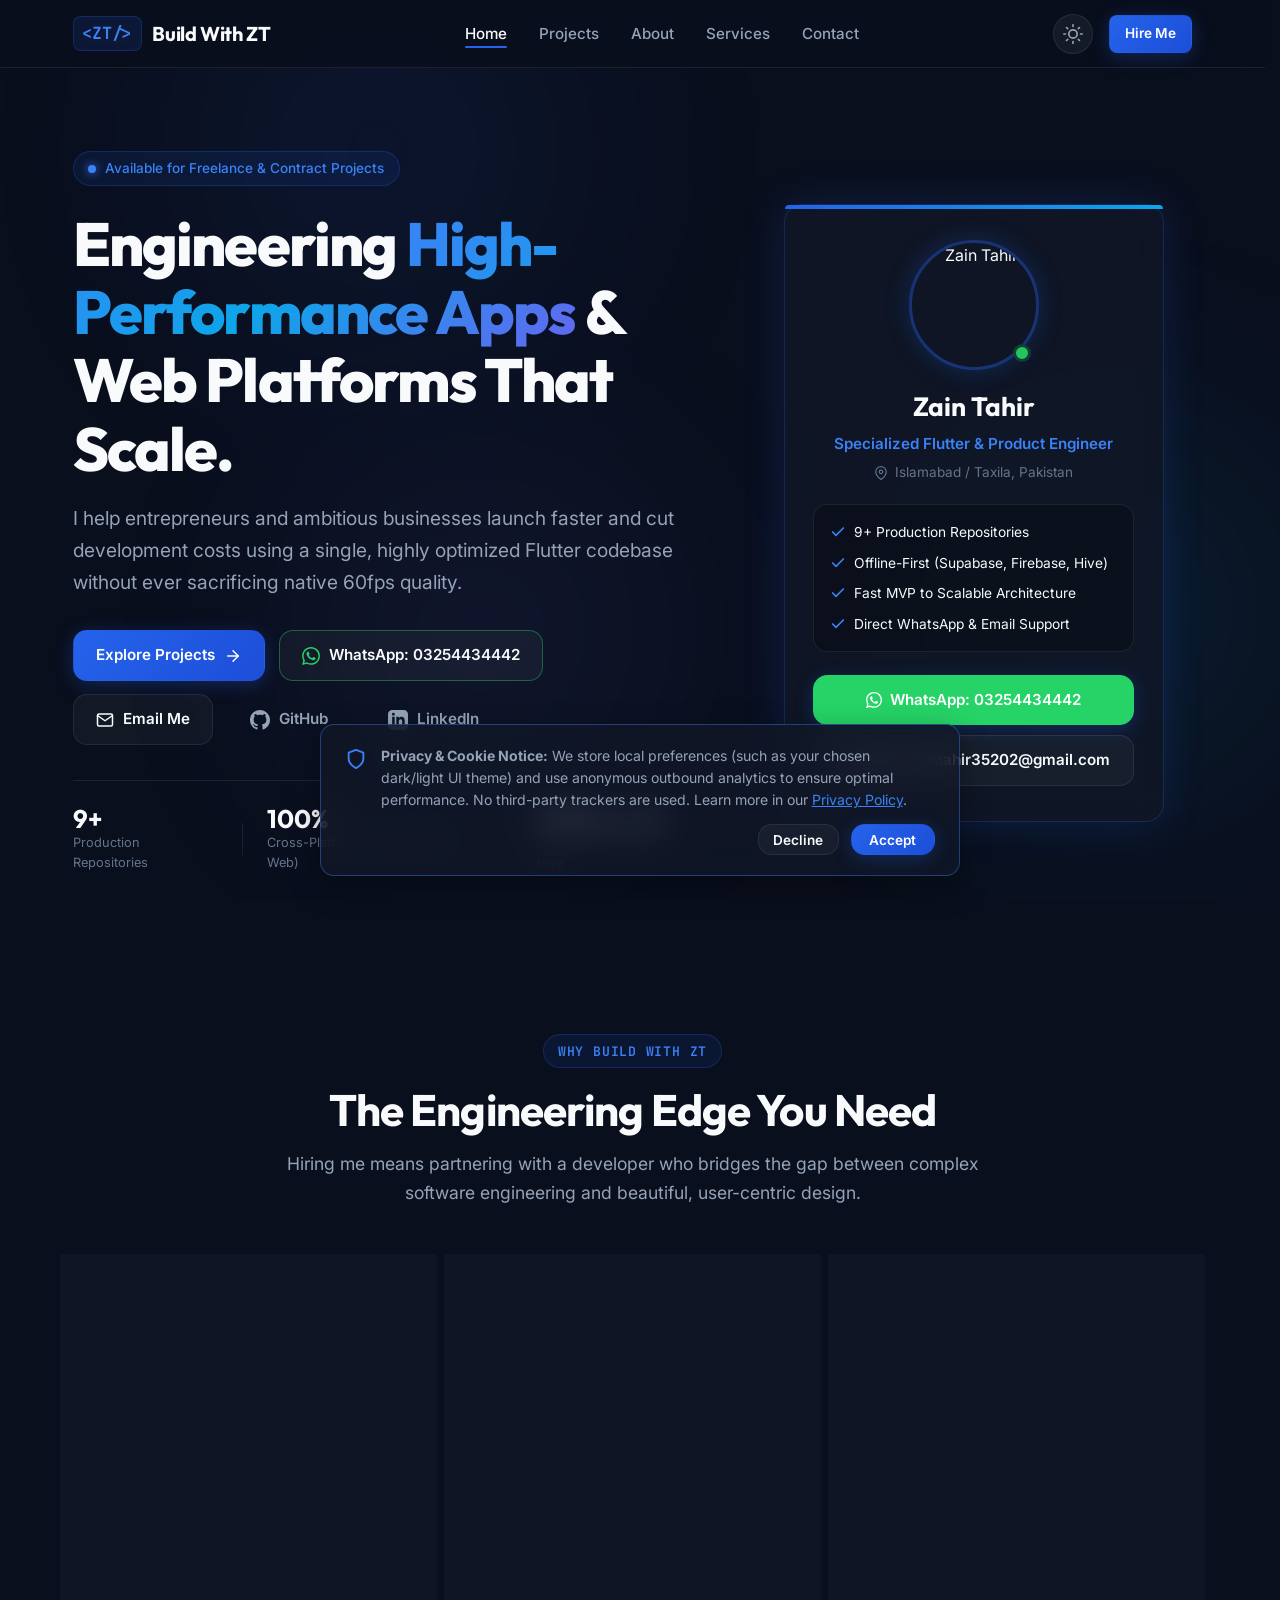
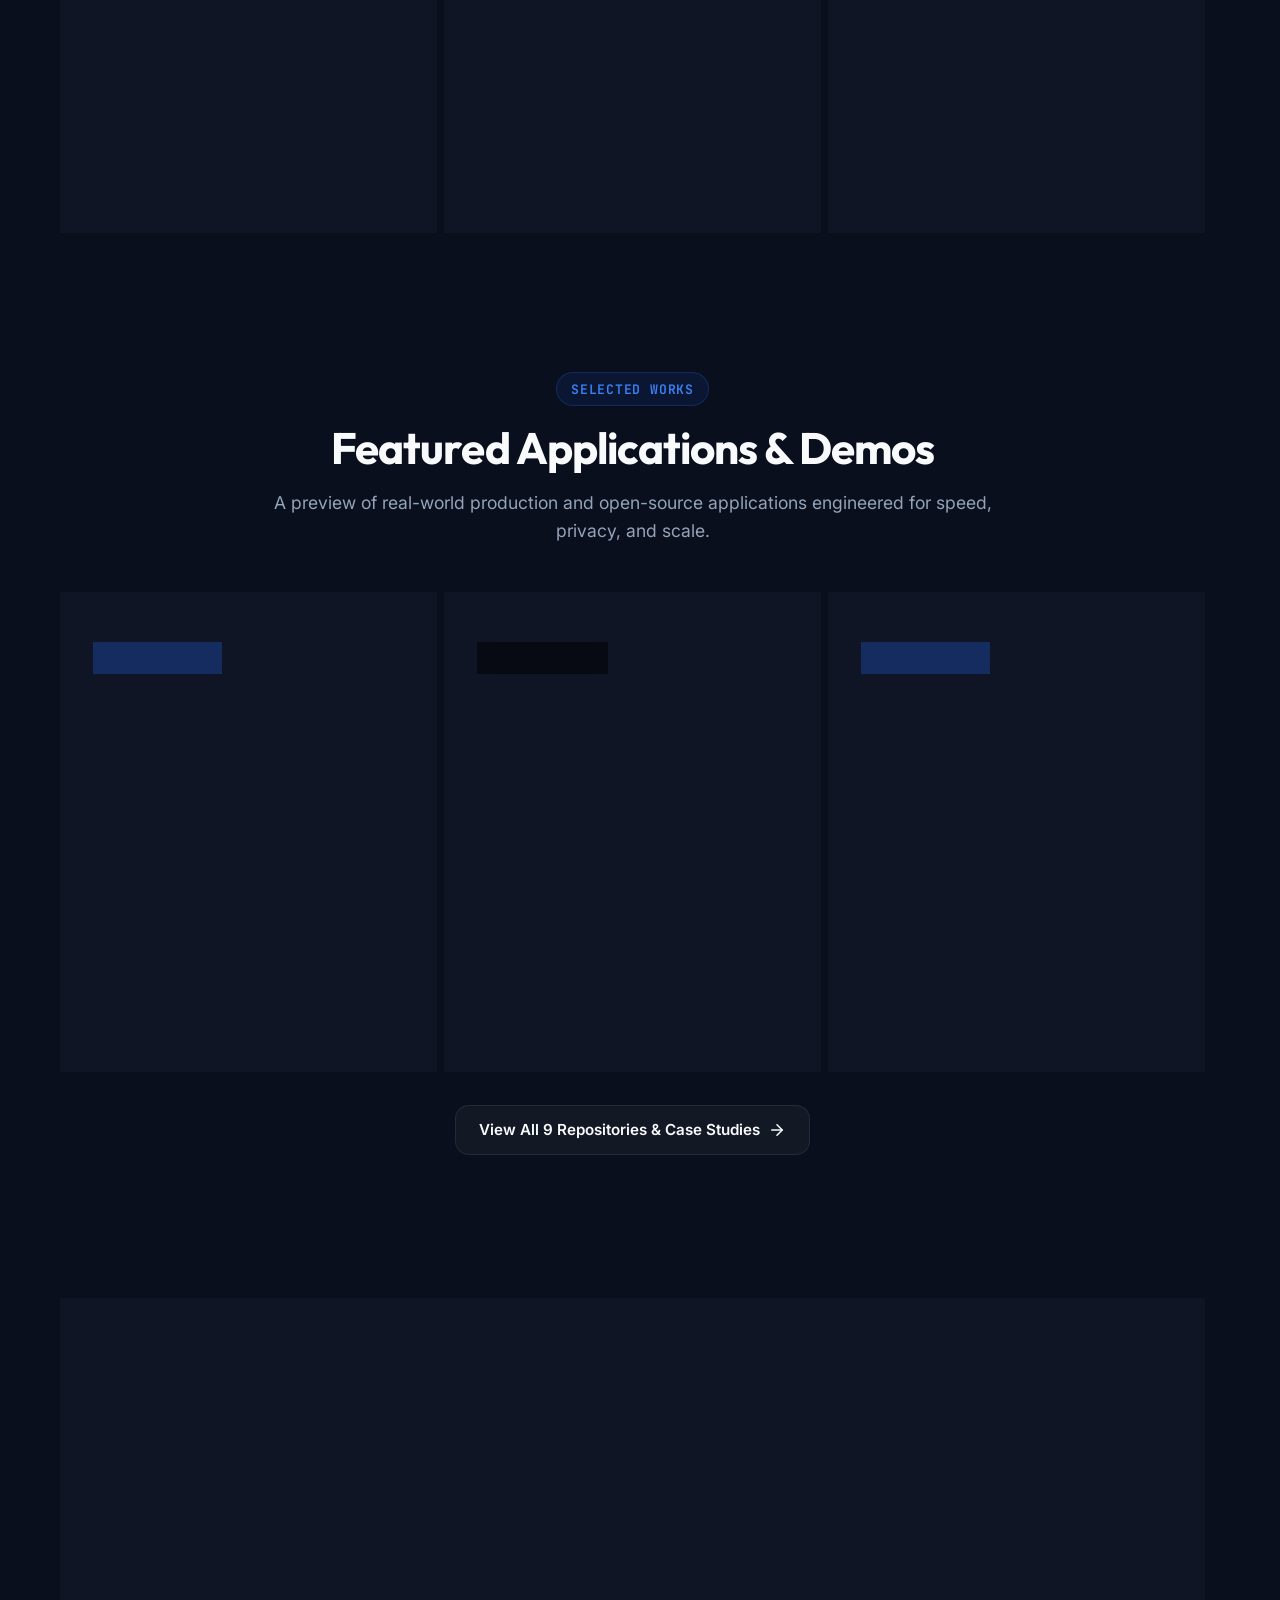
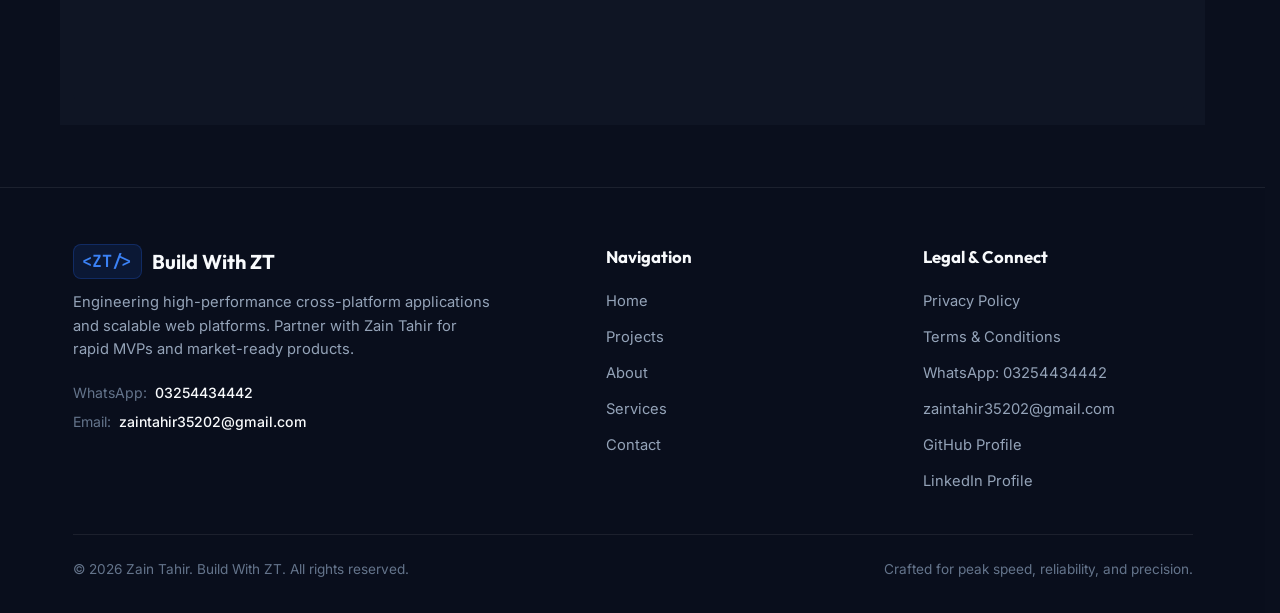
==== commit 67c83eb9: "feat: add legal pages, cookie consent, SEO meta, security headers, and remove legacy folders" ====
--- a/index.html
+++ b/index.html
@@ -3,18 +3,34 @@
 <head>
   <meta charset="UTF-8">
   <meta name="viewport" content="width=device-width, initial-scale=1.0">
-  <meta name="description" content="Build With ZT - Zain Tahir's official portfolio. Specialized Flutter Developer & Product Engineer building high-performance cross-platform apps and modern web platforms.">
-  <meta name="keywords" content="Build With ZT, Zain Tahir, Flutter Developer, Mobile App Developer, Supabase, Firebase, WebRTC, Webflow, Tailwind CSS, Portfolio">
-  <title>Build With ZT | Specialized Flutter Developer & Product Engineer</title>
+  <meta http-equiv="Content-Security-Policy" content="upgrade-insecure-requests">
+  <meta http-equiv="X-Content-Type-Options" content="nosniff">
+  <meta name="referrer" content="strict-origin-when-cross-origin">
+  <meta name="description" content="Build With ZT: Zain Tahir's official portfolio. Specialized Flutter Developer and Product Engineer building high-performance cross-platform apps and modern web platforms.">
+  <meta name="keywords" content="Build With ZT, Zain Tahir, Flutter Developer, Mobile App Developer, Supabase, Firebase, WebRTC, Webflow, Tailwind CSS, Portfolio, UET Taxila">
+  <meta name="author" content="Zain Tahir">
+  <link rel="canonical" href="https://zaintahir2025.github.io/build-with-zt/">
+
+  <!-- Open Graph / Facebook -->
+  <meta property="og:type" content="website">
+  <meta property="og:url" content="https://zaintahir2025.github.io/build-with-zt/">
+  <meta property="og:title" content="Build With ZT | Specialized Flutter Developer &amp; Product Engineer">
+  <meta property="og:description" content="Engineering high-performance cross-platform applications and scalable web platforms. Single-codebase Flutter architectures without native quality compromise.">
+  <meta property="og:image" content="https://zaintahir2025.github.io/build-with-zt/og-image.svg">
+  <meta property="og:site_name" content="Build With ZT">
+
+  <!-- Twitter -->
+  <meta name="twitter:card" content="summary_large_image">
+  <meta name="twitter:title" content="Build With ZT | Specialized Flutter Developer &amp; Product Engineer">
+  <meta name="twitter:description" content="Engineering high-performance cross-platform applications and scalable web platforms. Single-codebase Flutter architectures without native quality compromise.">
+  <meta name="twitter:image" content="https://zaintahir2025.github.io/build-with-zt/og-image.svg">
+
+  <title>Build With ZT | Specialized Flutter Developer &amp; Product Engineer</title>
   
-  <!-- Favicon -->
-  <link rel="icon" type="image/svg+xml" href="data:image/svg+xml,<svg xmlns='http://www.w3.org/2000/svg' viewBox='0 0 24 24' fill='%2310b981'><path d='M14.33 2.75L4.25 12.83l3.03 3.03 10.08-10.08-3.03-3.03zm-7.05 13.11l-3.03-3.03L1.17 15.9l4.58 4.58 3.03-3.03-1.5-1.59z'/></svg>">
-  
-  <!-- Google Fonts: Inter & Outfit -->
+  <link rel="icon" type="image/svg+xml" href="favicon.svg">
   <link rel="preconnect" href="https://fonts.googleapis.com">
   <link rel="preconnect" href="https://fonts.gstatic.com" crossorigin>
   <link href="https://fonts.googleapis.com/css2?family=Inter:wght@300;400;500;600;700&family=Outfit:wght@500;600;700;800&family=JetBrains+Mono:wght@400;500&display=swap" rel="stylesheet">
-  
   <link rel="stylesheet" href="styles.css">
 </head>
 <body>
@@ -51,7 +67,7 @@
           <svg class="moon-icon" xmlns="http://www.w3.org/2000/svg" width="20" height="20" viewBox="0 0 24 24" fill="none" stroke="currentColor" stroke-width="2" stroke-linecap="round" stroke-linejoin="round"><path d="M21 12.79A9 9 0 1 1 11.21 3 7 7 0 0 0 21 12.79z"/></svg>
         </button>
 
-        <a href="contact.html" class="btn btn-sm btn-primary hide-mobile">Hire Me</a>
+        <a href="https://wa.me/923254434442" target="_blank" rel="noopener noreferrer" class="btn btn-sm btn-primary hide-mobile">Hire Me</a>
 
         <!-- Mobile Menu Toggle -->
         <button id="menuToggle" class="menu-toggle" aria-label="Toggle mobile navigation menu" aria-expanded="false">
@@ -74,7 +90,7 @@
         <li><a href="contact.html" class="mobile-link">Contact</a></li>
       </ul>
       <div class="mobile-drawer-cta">
-        <a href="contact.html" class="btn btn-primary btn-block">Start a Project</a>
+        <a href="https://wa.me/923254434442" target="_blank" rel="noopener noreferrer" class="btn btn-primary btn-block">Chat on WhatsApp</a>
       </div>
     </nav>
   </aside>
@@ -96,15 +112,22 @@
           </h1>
 
           <p class="hero-subtext">
-            I help entrepreneurs and ambitious businesses launch faster and cut development costs using a single, highly optimized Flutter codebase—without ever sacrificing native 60fps quality.
+            I help entrepreneurs and ambitious businesses launch faster and cut development costs using a single, highly optimized Flutter codebase without ever sacrificing native 60fps quality.
           </p>
 
           <div class="hero-cta-group">
             <a href="projects.html" class="btn btn-primary">
-              <span>Explore 9+ Projects</span>
+              <span>Explore Projects</span>
               <svg xmlns="http://www.w3.org/2000/svg" width="18" height="18" viewBox="0 0 24 24" fill="none" stroke="currentColor" stroke-width="2" stroke-linecap="round" stroke-linejoin="round"><line x1="5" y1="12" x2="19" y2="12"></line><polyline points="12 5 19 12 12 19"></polyline></svg>
             </a>
-            <a href="contact.html" class="btn btn-outline">Let's Connect</a>
+            <a href="https://wa.me/923254434442" target="_blank" rel="noopener noreferrer" class="btn btn-outline" style="border-color: rgba(37, 211, 102, 0.4); color: var(--text-primary);">
+              <svg xmlns="http://www.w3.org/2000/svg" width="18" height="18" viewBox="0 0 24 24" fill="#25d366"><path d="M.057 24l1.687-6.163c-1.041-1.804-1.588-3.849-1.587-5.946.003-6.556 5.338-11.891 11.893-11.891 3.181.001 6.167 1.24 8.413 3.488 2.245 2.248 3.481 5.236 3.48 8.414-.003 6.557-5.338 11.892-11.893 11.892-1.99-.001-3.951-.5-5.688-1.448l-6.305 1.654zm6.597-3.807c1.676.995 3.276 1.591 5.392 1.592 5.448 0 9.886-4.434 9.889-9.885.002-5.462-4.415-9.89-9.881-9.892-5.452 0-9.887 4.434-9.889 9.884-.001 2.225.651 3.891 1.746 5.634l-.999 3.648 3.742-.981zm11.387-5.464c-.074-.124-.272-.198-.57-.347-.297-.149-1.758-.868-2.031-.967-.272-.099-.47-.149-.669.149-.198.297-.768.967-.941 1.165-.173.198-.347.223-.644.074-.297-.149-1.255-.462-2.39-1.475-.883-.788-1.48-1.761-1.653-2.059-.173-.297-.018-.458.13-.606.134-.133.297-.347.446-.521.151-.172.2-.296.3-.495.099-.198.05-.372-.025-.521-.075-.148-.669-1.611-.916-2.206-.242-.579-.487-.501-.669-.51l-.57-.01c-.198 0-.52.074-.792.372s-1.04 1.016-1.04 2.479 1.065 2.876 1.213 3.074c.149.198 2.095 3.2 5.076 4.487.709.306 1.263.489 1.694.626.712.226 1.36.194 1.872.118.571-.085 1.758-.719 2.006-1.413.248-.695.248-1.29.173-1.414z"/></svg>
+              <span>WhatsApp: 03254434442</span>
+            </a>
+            <a href="mailto:zaintahir35202@gmail.com" class="btn btn-outline">
+              <svg xmlns="http://www.w3.org/2000/svg" width="18" height="18" viewBox="0 0 24 24" fill="none" stroke="currentColor" stroke-width="2" stroke-linecap="round" stroke-linejoin="round"><path d="M4 4h16c1.1 0 2 .9 2 2v12c0 1.1-.9 2-2 2H4c-1.1 0-2-.9-2-2V6c0-1.1.9-2 2-2z"></path><polyline points="22,6 12,13 2,6"></polyline></svg>
+              <span>Email Me</span>
+            </a>
             <a href="https://github.com/zaintahir2025" target="_blank" rel="noopener noreferrer" class="btn btn-ghost" title="GitHub Profile">
               <svg xmlns="http://www.w3.org/2000/svg" width="20" height="20" viewBox="0 0 24 24" fill="currentColor"><path d="M12 0c-6.626 0-12 5.373-12 12 0 5.302 3.438 9.8 8.207 11.387.599.111.793-.261.793-.577v-2.234c-3.338.726-4.033-1.416-4.033-1.416-.546-1.387-1.333-1.756-1.333-1.756-1.089-.745.083-.729.083-.729 1.205.084 1.839 1.237 1.839 1.237 1.07 1.834 2.807 1.304 3.492.997.107-.775.418-1.305.762-1.604-2.665-.305-5.467-1.334-5.467-5.931 0-1.311.469-2.381 1.236-3.221-.124-.303-.535-1.524.117-3.176 0 0 1.008-.322 3.301 1.23.957-.266 1.983-.399 3.003-.404 1.02.005 2.047.138 3.006.404 2.291-1.552 3.297-1.23 3.297-1.23.653 1.653.242 2.874.118 3.176.77.84 1.235 1.911 1.235 3.221 0 4.609-2.807 5.624-5.479 5.921.43.372.823 1.102.823 2.222v3.293c0 .319.192.694.801.576 4.765-1.589 8.199-6.086 8.199-11.386 0-6.627-5.373-12-12-12z"/></svg>
               <span>GitHub</span>
@@ -134,47 +157,55 @@
           </div>
         </div>
 
-        <!-- Hero Visual: Profile Card -->
+        <!-- Hero Visual: Executive Profile Card -->
         <div class="hero-visual">
           <div class="profile-card glass-panel">
-            <div class="card-glow"></div>
+            <div class="card-top-accent"></div>
             <div class="profile-avatar-wrapper">
-              <img src="https://avatars.githubusercontent.com/u/201891321?v=4" alt="Zain Tahir" class="profile-avatar" loading="eager" width="140" height="140">
-              <span class="avatar-status-dot" title="Online & Available"></span>
-            </div>
-            <div class="profile-info">
-              <h2 class="profile-name">Zain Tahir</h2>
-              <p class="profile-role">Specialized Flutter & No-Code Developer</p>
-              <p class="profile-location">
-                <svg xmlns="http://www.w3.org/2000/svg" width="14" height="14" viewBox="0 0 24 24" fill="none" stroke="currentColor" stroke-width="2" stroke-linecap="round" stroke-linejoin="round"><path d="M21 10c0 7-9 13-9 13s-9-6-9-13a9 9 0 0 1 18 0z"></path><circle cx="12" cy="10" r="3"></circle></svg>
-                <span>UET Taxila / Islamabad, Pakistan</span>
-              </p>
-            </div>
-
-            <div class="code-terminal-card">
-              <div class="terminal-header">
-                <span class="dot red"></span>
-                <span class="dot yellow"></span>
-                <span class="dot green"></span>
-                <span class="terminal-title">build_with_zt.dart</span>
-              </div>
-              <pre class="terminal-body"><code><span class="token-keyword">final</span> partner = EngineeringPartner(
-  name: <span class="token-string">'Zain Tahir'</span>,
-  stack: [<span class="token-string">'Flutter'</span>, <span class="token-string">'WebRTC'</span>, <span class="token-string">'Supabase'</span>],
-  focus: <span class="token-string">'Rapid MVPs & High-Scale Platforms'</span>,
-  readyToBuild: <span class="token-keyword">true</span>,
-);</code></pre>
-            </div>
-
-            <div class="card-badges">
-              <span class="tech-chip">Flutter</span>
-              <span class="tech-chip">Dart</span>
-              <span class="tech-chip">Supabase</span>
-              <span class="tech-chip">Firebase</span>
-              <span class="tech-chip">Tailwind</span>
-            </div>
-          </div>
-        </div>
+              <img src="https://avatars.githubusercontent.com/u/201891321?v=4" alt="Zain Tahir" class="profile-avatar" loading="eager" width="130" height="130">
+              <span class="avatar-status-dot" title="Available for projects"></span>
+            </div>
+            <h2 class="profile-name">Zain Tahir</h2>
+            <p class="profile-role">Specialized Flutter & Product Engineer</p>
+            <p class="profile-location">
+              <svg xmlns="http://www.w3.org/2000/svg" width="14" height="14" viewBox="0 0 24 24" fill="none" stroke="currentColor" stroke-width="2" stroke-linecap="round" stroke-linejoin="round"><path d="M21 10c0 7-9 13-9 13s-9-6-9-13a9 9 0 0 1 18 0z"></path><circle cx="12" cy="10" r="3"></circle></svg>
+              <span>Islamabad / Taxila, Pakistan</span>
+            </p>
+
+            <ul class="profile-highlights-list">
+              <li>
+                <svg xmlns="http://www.w3.org/2000/svg" width="16" height="16" viewBox="0 0 24 24" fill="none" stroke="currentColor" stroke-width="2.5" stroke-linecap="round" stroke-linejoin="round"><polyline points="20 6 9 17 4 12"></polyline></svg>
+                <span>9+ Production Repositories</span>
+              </li>
+              <li>
+                <svg xmlns="http://www.w3.org/2000/svg" width="16" height="16" viewBox="0 0 24 24" fill="none" stroke="currentColor" stroke-width="2.5" stroke-linecap="round" stroke-linejoin="round"><polyline points="20 6 9 17 4 12"></polyline></svg>
+                <span>Offline-First (Supabase, Firebase, Hive)</span>
+              </li>
+              <li>
+                <svg xmlns="http://www.w3.org/2000/svg" width="16" height="16" viewBox="0 0 24 24" fill="none" stroke="currentColor" stroke-width="2.5" stroke-linecap="round" stroke-linejoin="round"><polyline points="20 6 9 17 4 12"></polyline></svg>
+                <span>Fast MVP to Scalable Architecture</span>
+              </li>
+              <li>
+                <svg xmlns="http://www.w3.org/2000/svg" width="16" height="16" viewBox="0 0 24 24" fill="none" stroke="currentColor" stroke-width="2.5" stroke-linecap="round" stroke-linejoin="round"><polyline points="20 6 9 17 4 12"></polyline></svg>
+                <span>Direct WhatsApp & Email Support</span>
+              </li>
+            </ul>
+
+            <div class="profile-actions">
+              <a href="https://wa.me/923254434442" target="_blank" rel="noopener noreferrer" class="btn btn-primary btn-block" style="background:#25d366;border-color:#25d366;color:#ffffff;">
+                <svg xmlns="http://www.w3.org/2000/svg" width="16" height="16" viewBox="0 0 24 24" fill="currentColor"><path d="M.057 24l1.687-6.163c-1.041-1.804-1.588-3.849-1.587-5.946.003-6.556 5.338-11.891 11.893-11.891 3.181.001 6.167 1.24 8.413 3.488 2.245 2.248 3.481 5.236 3.48 8.414-.003 6.557-5.338 11.892-11.893 11.892-1.99-.001-3.951-.5-5.688-1.448l-6.305 1.654zm6.597-3.807c1.676.995 3.276 1.591 5.392 1.592 5.448 0 9.886-4.434 9.889-9.885.002-5.462-4.415-9.89-9.881-9.892-5.452 0-9.887 4.434-9.889 9.884-.001 2.225.651 3.891 1.746 5.634l-.999 3.648 3.742-.981zm11.387-5.464c-.074-.124-.272-.198-.57-.347-.297-.149-1.758-.868-2.031-.967-.272-.099-.47-.149-.669.149-.198.297-.768.967-.941 1.165-.173.198-.347.223-.644.074-.297-.149-1.255-.462-2.39-1.475-.883-.788-1.48-1.761-1.653-2.059-.173-.297-.018-.458.13-.606.134-.133.297-.347.446-.521.151-.172.2-.296.3-.495.099-.198.05-.372-.025-.521-.075-.148-.669-1.611-.916-2.206-.242-.579-.487-.501-.669-.51l-.57-.01c-.198 0-.52.074-.792.372s-1.04 1.016-1.04 2.479 1.065 2.876 1.213 3.074c.149.198 2.095 3.2 5.076 4.487.709.306 1.263.489 1.694.626.712.226 1.36.194 1.872.118.571-.085 1.758-.719 2.006-1.413.248-.695.248-1.29.173-1.414z"/></svg>
+                <span>WhatsApp: 03254434442</span>
+              </a>
+              <a href="mailto:zaintahir35202@gmail.com" class="btn btn-outline btn-block">
+                <svg xmlns="http://www.w3.org/2000/svg" width="16" height="16" viewBox="0 0 24 24" fill="none" stroke="currentColor" stroke-width="2" stroke-linecap="round" stroke-linejoin="round"><path d="M4 4h16c1.1 0 2 .9 2 2v12c0 1.1-.9 2-2 2H4c-1.1 0-2-.9-2-2V6c0-1.1.9-2 2-2z"></path><polyline points="22,6 12,13 2,6"></polyline></svg>
+                <span>Email: zaintahir35202@gmail.com</span>
+              </a>
+            </div>
+          </div>
+        </div>
+
+      </div>
+    </section>
 
       </div>
     </section>
@@ -229,7 +260,7 @@
             </div>
             <h3 class="card-title">Full Technical Lifecycle</h3>
             <p class="card-text">
-              I manage the entire pipeline so you can focus entirely on scaling your business—from secure database schema design to automated GitHub Actions CI/CD deployments.
+              I manage the entire pipeline so you can focus entirely on scaling your business, from secure database schema design to automated GitHub Actions CI/CD deployments.
             </p>
             <ul class="card-feature-list">
               <li>Supabase & Firebase authentication, RLS & functions</li>
@@ -371,11 +402,17 @@
           <span class="section-tag">Let's Partner Up</span>
           <h2 class="section-title">Ready to Build Your Next Success Story?</h2>
           <p class="section-subtitle" style="margin-inline: auto; margin-block-end: 2rem;">
-            Whether you need a lightning-fast MVP to secure seed funding or a complete digital presence that commands attention, let's connect and start building.
+            Whether you need a lightning-fast MVP to secure funding or a complete digital presence that commands attention, let's connect directly on WhatsApp or Gmail.
           </p>
           <div style="display: flex; justify-content: center; gap: 1rem; flex-wrap: wrap;">
-            <a href="contact.html" class="btn btn-primary btn-lg">Plan Your Project</a>
-            <a href="services.html" class="btn btn-outline btn-lg">Explore Services</a>
+            <a href="https://wa.me/923254434442" target="_blank" rel="noopener noreferrer" class="btn btn-primary btn-lg" style="background:#25d366;border-color:#25d366;color:#ffffff;">
+              <svg xmlns="http://www.w3.org/2000/svg" width="18" height="18" viewBox="0 0 24 24" fill="currentColor"><path d="M.057 24l1.687-6.163c-1.041-1.804-1.588-3.849-1.587-5.946.003-6.556 5.338-11.891 11.893-11.891 3.181.001 6.167 1.24 8.413 3.488 2.245 2.248 3.481 5.236 3.48 8.414-.003 6.557-5.338 11.892-11.893 11.892-1.99-.001-3.951-.5-5.688-1.448l-6.305 1.654zm6.597-3.807c1.676.995 3.276 1.591 5.392 1.592 5.448 0 9.886-4.434 9.889-9.885.002-5.462-4.415-9.89-9.881-9.892-5.452 0-9.887 4.434-9.889 9.884-.001 2.225.651 3.891 1.746 5.634l-.999 3.648 3.742-.981zm11.387-5.464c-.074-.124-.272-.198-.57-.347-.297-.149-1.758-.868-2.031-.967-.272-.099-.47-.149-.669.149-.198.297-.768.967-.941 1.165-.173.198-.347.223-.644.074-.297-.149-1.255-.462-2.39-1.475-.883-.788-1.48-1.761-1.653-2.059-.173-.297-.018-.458.13-.606.134-.133.297-.347.446-.521.151-.172.2-.296.3-.495.099-.198.05-.372-.025-.521-.075-.148-.669-1.611-.916-2.206-.242-.579-.487-.501-.669-.51l-.57-.01c-.198 0-.52.074-.792.372s-1.04 1.016-1.04 2.479 1.065 2.876 1.213 3.074c.149.198 2.095 3.2 5.076 4.487.709.306 1.263.489 1.694.626.712.226 1.36.194 1.872.118.571-.085 1.758-.719 2.006-1.413.248-.695.248-1.29.173-1.414z"/></svg>
+              <span>Chat on WhatsApp (03254434442)</span>
+            </a>
+            <a href="mailto:zaintahir35202@gmail.com" class="btn btn-outline btn-lg">
+              <svg xmlns="http://www.w3.org/2000/svg" width="18" height="18" viewBox="0 0 24 24" fill="none" stroke="currentColor" stroke-width="2" stroke-linecap="round" stroke-linejoin="round"><path d="M4 4h16c1.1 0 2 .9 2 2v12c0 1.1-.9 2-2 2H4c-1.1 0-2-.9-2-2V6c0-1.1.9-2 2-2z"></path><polyline points="22,6 12,13 2,6"></polyline></svg>
+              <span>Email: zaintahir35202@gmail.com</span>
+            </a>
           </div>
         </div>
       </div>
@@ -383,34 +420,57 @@
 
   </main>
 
-  <!-- Footer -->
+  <!-- Clean, Perfectly Aligned Footer -->
   <footer class="site-footer">
-    <div class="container footer-inner">
-      <div class="footer-brand">
-        <span class="logo-symbol">&lt;ZT/&gt;</span>
-        <span class="footer-title">Build With ZT</span>
-        <p class="footer-tagline">High-Performance Apps & Scalable Web Solutions.</p>
-      </div>
-
-      <div class="footer-links">
-        <a href="index.html">Home</a>
-        <a href="projects.html">Projects</a>
-        <a href="about.html">About</a>
-        <a href="services.html">Services</a>
-        <a href="contact.html">Contact</a>
-      </div>
-
-      <div class="footer-socials">
-        <a href="https://github.com/zaintahir2025" target="_blank" rel="noopener noreferrer" aria-label="GitHub">
-          <svg xmlns="http://www.w3.org/2000/svg" width="18" height="18" viewBox="0 0 24 24" fill="currentColor"><path d="M12 0c-6.626 0-12 5.373-12 12 0 5.302 3.438 9.8 8.207 11.387.599.111.793-.261.793-.577v-2.234c-3.338.726-4.033-1.416-4.033-1.416-.546-1.387-1.333-1.756-1.333-1.756-1.089-.745.083-.729.083-.729 1.205.084 1.839 1.237 1.839 1.237 1.07 1.834 2.807 1.304 3.492.997.107-.775.418-1.305.762-1.604-2.665-.305-5.467-1.334-5.467-5.931 0-1.311.469-2.381 1.236-3.221-.124-.303-.535-1.524.117-3.176 0 0 1.008-.322 3.301 1.23.957-.266 1.983-.399 3.003-.404 1.02.005 2.047.138 3.006.404 2.291-1.552 3.297-1.23 3.297-1.23.653 1.653.242 2.874.118 3.176.77.84 1.235 1.911 1.235 3.221 0 4.609-2.807 5.624-5.479 5.921.43.372.823 1.102.823 2.222v3.293c0 .319.192.694.801.576 4.765-1.589 8.199-6.086 8.199-11.386 0-6.627-5.373-12-12-12z"/></svg>
-        </a>
-        <a href="https://www.linkedin.com/in/zain-tahir-2k25" target="_blank" rel="noopener noreferrer" aria-label="LinkedIn">
-          <svg xmlns="http://www.w3.org/2000/svg" width="18" height="18" viewBox="0 0 24 24" fill="currentColor"><path d="M19 0h-14c-2.761 0-5 2.239-5 5v14c0 2.761 2.239 5 5 5h14c2.762 0 5-2.239 5-5v-14c0-2.761-2.238-5-5-5zm-11 19h-3v-11h3v11zm-1.5-12.268c-.966 0-1.75-.79-1.75-1.764s.784-1.764 1.75-1.764 1.75.79 1.75 1.764-.783 1.764-1.75 1.764zm13.5 12.268h-3v-5.604c0-3.368-4-3.113-4 0v5.604h-3v-11h3v1.765c1.396-2.586 7-2.777 7 2.476v6.759z"/></svg>
-        </a>
-      </div>
-
-      <div class="footer-copy">
-        <p>&copy; 2026 Zain Tahir. Build With ZT. Crafted for peak speed and responsiveness.</p>
+    <div class="container">
+      <div class="footer-columns">
+        <div class="footer-brand">
+          <a href="index.html" class="footer-brand-title">
+            <span class="logo-symbol">&lt;ZT/&gt;</span>
+            <span>Build With ZT</span>
+          </a>
+          <p class="footer-bio">
+            Engineering high-performance cross-platform applications and scalable web platforms. Partner with Zain Tahir for rapid MVPs and market-ready products.
+          </p>
+          <div class="footer-direct-lines">
+            <div class="footer-line-item">
+              <span>WhatsApp:</span>
+              <a href="https://wa.me/923254434442" target="_blank" rel="noopener noreferrer">03254434442</a>
+            </div>
+            <div class="footer-line-item">
+              <span>Email:</span>
+              <a href="mailto:zaintahir35202@gmail.com">zaintahir35202@gmail.com</a>
+            </div>
+          </div>
+        </div>
+
+        <div class="footer-col">
+          <h4 class="footer-col-title">Navigation</h4>
+          <ul class="footer-nav-list">
+            <li><a href="index.html">Home</a></li>
+            <li><a href="projects.html">Projects</a></li>
+            <li><a href="about.html">About</a></li>
+            <li><a href="services.html">Services</a></li>
+            <li><a href="contact.html">Contact</a></li>
+          </ul>
+        </div>
+
+        <div class="footer-col">
+          <h4 class="footer-col-title">Legal &amp; Connect</h4>
+          <ul class="footer-nav-list">
+            <li><a href="privacy.html">Privacy Policy</a></li>
+            <li><a href="terms.html">Terms &amp; Conditions</a></li>
+            <li><a href="https://wa.me/923254434442" target="_blank" rel="noopener noreferrer">WhatsApp: 03254434442</a></li>
+            <li><a href="mailto:zaintahir35202@gmail.com">zaintahir35202@gmail.com</a></li>
+            <li><a href="https://github.com/zaintahir2025" target="_blank" rel="noopener noreferrer">GitHub Profile</a></li>
+            <li><a href="https://www.linkedin.com/in/zain-tahir-2k25" target="_blank" rel="noopener noreferrer">LinkedIn Profile</a></li>
+          </ul>
+        </div>
+      </div>
+
+      <div class="footer-bottom-bar">
+        <p>&copy; 2026 Zain Tahir. Build With ZT. All rights reserved.</p>
+        <p>Crafted for peak speed, reliability, and precision.</p>
       </div>
     </div>
   </footer>
@@ -437,6 +497,22 @@
     <span id="toastMessage">Notification</span>
   </div>
 
+  <!-- Cookie Consent Banner -->
+  <aside id="cookieConsentBanner" class="cookie-consent-banner" aria-label="Privacy and Cookie Consent" role="dialog">
+    <div class="cookie-consent-content">
+      <div class="cookie-consent-icon">
+        <svg xmlns="http://www.w3.org/2000/svg" width="22" height="22" viewBox="0 0 24 24" fill="none" stroke="currentColor" stroke-width="2" stroke-linecap="round" stroke-linejoin="round"><path d="M12 22s8-4 8-10V5l-8-3-8 3v7c0 6 8 10 8 10z"></path></svg>
+      </div>
+      <div class="cookie-consent-text">
+        <p><strong>Privacy &amp; Cookie Notice:</strong> We store local preferences (such as your chosen dark/light UI theme) and use anonymous outbound analytics to ensure optimal performance. No third-party trackers are used. Learn more in our <a href="privacy.html">Privacy Policy</a>.</p>
+      </div>
+    </div>
+    <div class="cookie-consent-actions">
+      <button type="button" id="declineCookieBtn" class="btn btn-outline" style="padding: 0.4rem 0.9rem; font-size: 0.85rem;">Decline</button>
+      <button type="button" id="acceptCookieBtn" class="btn btn-primary" style="padding: 0.4rem 1.1rem; font-size: 0.85rem;">Accept</button>
+    </div>
+  </aside>
+
   <script src="script.js"></script>
 </body>
 </html>
--- a/styles.css
+++ b/styles.css
@@ -1,34 +1,36 @@
 /* ==========================================================================
-   Zain Tahir - Multi-Page Developer Portfolio & Engineering Showcase
-   Modern CSS Architecture: Custom Properties, Fluid Layouts, Stabile Scroll
+   Build With ZT - Stylesheet
+   Modern Tech Blue Theme, Fluid Layouts, Zero Clutter & Stable Architecture
    ========================================================================== */
 
 /* --------------------------------------------------------------------------
-   1. Theme Variables & Design Tokens
+   1. Theme Variables & Design Tokens (Blue Accent Theme)
    -------------------------------------------------------------------------- */
 :root {
-  /* Color Palette - Dark Theme (Default) */
-  --bg-primary: #0a0e17;
+  /* Dark Theme Palette (Default) */
+  --bg-primary: #0a0f1d;
   --bg-secondary: #0f172a;
-  --bg-card: rgba(15, 23, 42, 0.75);
-  --bg-card-hover: rgba(30, 41, 59, 0.85);
-  --bg-glass: rgba(10, 14, 23, 0.75);
+  --bg-card: rgba(17, 24, 39, 0.78);
+  --bg-card-hover: rgba(30, 41, 59, 0.9);
+  --bg-glass: rgba(10, 15, 29, 0.85);
   --bg-glass-border: rgba(255, 255, 255, 0.08);
 
   --text-primary: #f8fafc;
   --text-secondary: #94a3b8;
   --text-muted: #64748b;
 
-  --accent-teal: #10b981;
-  --accent-teal-glow: rgba(16, 185, 129, 0.25);
-  --accent-blue: #0ea5e9;
-  --accent-blue-glow: rgba(14, 165, 233, 0.25);
-  --accent-purple: #8b5cf6;
-  --accent-purple-glow: rgba(139, 92, 246, 0.25);
-  --accent-orange: #f59e0b;
+  /* Tech Blue Primary Accents */
+  --accent-blue: #2563eb;
+  --accent-blue-light: #3b82f6;
+  --accent-blue-glow: rgba(37, 99, 235, 0.28);
+  --accent-cyan: #0ea5e9;
+  --accent-cyan-glow: rgba(14, 165, 233, 0.25);
+  --accent-indigo: #6366f1;
+  --accent-whatsapp: #25d366;
+  --accent-whatsapp-glow: rgba(37, 211, 102, 0.25);
 
   --border-subtle: rgba(255, 255, 255, 0.08);
-  --border-focus: #10b981;
+  --border-hover: rgba(59, 130, 246, 0.4);
 
   --font-sans: 'Inter', -apple-system, BlinkMacSystemFont, 'Segoe UI', Roboto, sans-serif;
   --font-heading: 'Outfit', sans-serif;
@@ -36,25 +38,24 @@
 
   --radius-sm: 8px;
   --radius-md: 14px;
-  --radius-lg: 20px;
+  --radius-lg: 18px;
   --radius-full: 9999px;
 
   --shadow-sm: 0 2px 8px rgba(0, 0, 0, 0.25);
   --shadow-md: 0 10px 30px rgba(0, 0, 0, 0.35);
-  --shadow-glow: 0 0 45px rgba(16, 185, 129, 0.15);
+  --shadow-glow: 0 0 40px rgba(37, 99, 235, 0.18);
 
   --transition-fast: 150ms cubic-bezier(0.4, 0, 0.2, 1);
   --transition-normal: 250ms cubic-bezier(0.4, 0, 0.2, 1);
-  --transition-spring: 400ms cubic-bezier(0.175, 0.885, 0.32, 1.275);
 }
 
 /* Light Theme Variables */
 [data-theme="light"] {
   --bg-primary: #f8fafc;
   --bg-secondary: #f1f5f9;
-  --bg-card: rgba(255, 255, 255, 0.88);
-  --bg-card-hover: rgba(255, 255, 255, 0.98);
-  --bg-glass: rgba(255, 255, 255, 0.82);
+  --bg-card: rgba(255, 255, 255, 0.95);
+  --bg-card-hover: #ffffff;
+  --bg-glass: rgba(255, 255, 255, 0.9);
   --bg-glass-border: rgba(15, 23, 42, 0.08);
 
   --text-primary: #0f172a;
@@ -62,9 +63,10 @@
   --text-muted: #64748b;
 
   --border-subtle: rgba(15, 23, 42, 0.08);
+  --border-hover: rgba(37, 99, 235, 0.4);
   --shadow-sm: 0 2px 8px rgba(15, 23, 42, 0.05);
-  --shadow-md: 0 12px 32px rgba(15, 23, 42, 0.08);
-  --shadow-glow: 0 0 35px rgba(16, 185, 129, 0.12);
+  --shadow-md: 0 12px 30px rgba(15, 23, 42, 0.08);
+  --shadow-glow: 0 0 35px rgba(37, 99, 235, 0.12);
 }
 
 /* --------------------------------------------------------------------------
@@ -80,7 +82,6 @@
   font-family: var(--font-sans);
   color-scheme: dark light;
   scroll-behavior: smooth;
-  /* Modern Web Guidance: Reserve space for scrollbars to avoid layout reflow */
   scrollbar-gutter: stable;
   -webkit-font-smoothing: antialiased;
   -moz-osx-font-smoothing: grayscale;
@@ -90,15 +91,19 @@
   background-color: var(--bg-primary);
   color: var(--text-primary);
   min-height: 100dvh;
+  display: flex;
+  flex-direction: column;
   line-height: 1.6;
   position: relative;
-  overflow-x: clip; /* Modern Web Guidance: Prevents accidental horizontal overflow */
+  overflow-x: clip;
   transition: background-color var(--transition-normal), color var(--transition-normal);
 }
 
-/* --------------------------------------------------------------------------
-   3. Ambient Decorative Lighting
-   -------------------------------------------------------------------------- */
+main {
+  flex: 1 0 auto;
+}
+
+/* Ambient Background Lights */
 .ambient-glow {
   position: fixed;
   inset: 0;
@@ -111,40 +116,40 @@
   position: absolute;
   border-radius: var(--radius-full);
   filter: blur(130px);
-  opacity: 0.22;
+  opacity: 0.18;
   transition: opacity var(--transition-normal);
 }
 
 .orb-1 {
-  width: 480px;
-  height: 480px;
-  top: -80px;
-  left: 8%;
-  background: radial-gradient(circle, var(--accent-teal), transparent 70%);
+  width: 500px;
+  height: 500px;
+  top: -100px;
+  left: 10%;
+  background: radial-gradient(circle, var(--accent-blue), transparent 70%);
 }
 
 .orb-2 {
-  width: 520px;
-  height: 520px;
-  top: 38%;
+  width: 500px;
+  height: 500px;
+  top: 40%;
   right: -80px;
-  background: radial-gradient(circle, var(--accent-blue), transparent 70%);
+  background: radial-gradient(circle, var(--accent-cyan), transparent 70%);
 }
 
 .orb-3 {
-  width: 440px;
-  height: 440px;
-  bottom: 8%;
-  left: 25%;
-  background: radial-gradient(circle, var(--accent-purple), transparent 70%);
+  width: 450px;
+  height: 450px;
+  bottom: 5%;
+  left: 20%;
+  background: radial-gradient(circle, var(--accent-indigo), transparent 70%);
 }
 
 [data-theme="light"] .glow-orb {
-  opacity: 0.12;
+  opacity: 0.09;
 }
 
 /* --------------------------------------------------------------------------
-   4. Containers, Grids & Helpers
+   3. Containers, Section Headers & Cards
    -------------------------------------------------------------------------- */
 .container {
   width: 100%;
@@ -156,7 +161,7 @@
 }
 
 .section {
-  padding-block: clamp(4rem, 8vw, 6.5rem);
+  padding-block: clamp(3.5rem, 6vw, 5.5rem);
 }
 
 .text-center {
@@ -166,19 +171,19 @@
 .section-header {
   max-width: 760px;
   margin-inline: auto;
-  margin-block-end: clamp(2.5rem, 5vw, 4rem);
+  margin-block-end: clamp(2.5rem, 4.5vw, 3.75rem);
 }
 
 .page-header {
-  padding-block: clamp(3rem, 6vw, 5rem) clamp(2rem, 4vw, 3rem);
+  padding-block: clamp(3rem, 5vw, 4.5rem) clamp(2rem, 3.5vw, 3rem);
   text-align: center;
   border-bottom: 1px solid var(--border-subtle);
-  background: linear-gradient(180deg, rgba(16, 185, 129, 0.04) 0%, transparent 100%);
+  background: linear-gradient(180deg, rgba(37, 99, 235, 0.05) 0%, transparent 100%);
 }
 
 .page-title {
   font-family: var(--font-heading);
-  font-size: clamp(2.2rem, 5vw, 3.6rem);
+  font-size: clamp(2.2rem, 4.5vw, 3.4rem);
   font-weight: 800;
   letter-spacing: -0.02em;
   margin-block-end: 0.8rem;
@@ -189,36 +194,36 @@
   font-family: var(--font-mono);
   font-size: 0.82rem;
   font-weight: 600;
-  letter-spacing: 0.08em;
+  letter-spacing: 0.06em;
   text-transform: uppercase;
-  color: var(--accent-teal);
-  background: rgba(16, 185, 129, 0.1);
+  color: var(--accent-blue-light);
+  background: rgba(37, 99, 235, 0.1);
   padding: 0.35rem 0.85rem;
   border-radius: var(--radius-full);
-  border: 1px solid rgba(16, 185, 129, 0.25);
+  border: 1px solid rgba(37, 99, 235, 0.25);
   margin-block-end: 1rem;
 }
 
 .section-title {
   font-family: var(--font-heading);
-  font-size: clamp(2rem, 4vw, 2.85rem);
+  font-size: clamp(2rem, 3.8vw, 2.75rem);
   font-weight: 700;
-  line-height: 1.15;
+  line-height: 1.2;
   letter-spacing: -0.02em;
-  margin-block-end: 1rem;
+  margin-block-end: 0.85rem;
 }
 
 .section-subtitle {
   color: var(--text-secondary);
-  font-size: clamp(1rem, 2vw, 1.12rem);
+  font-size: clamp(1rem, 1.8vw, 1.1rem);
   line-height: 1.6;
 }
 
-/* Glassmorphism Panel Common Pattern */
+/* Glassmorphism Panel */
 .glass-panel {
   background: var(--bg-card);
-  backdrop-filter: blur(16px);
-  -webkit-backdrop-filter: blur(16px);
+  backdrop-filter: blur(14px);
+  -webkit-backdrop-filter: blur(14px);
   border: 1px solid var(--bg-glass-border);
   border-radius: var(--radius-lg);
   box-shadow: var(--shadow-sm);
@@ -226,17 +231,17 @@
 }
 
 /* --------------------------------------------------------------------------
-   5. Buttons & Badges
+   4. Buttons & Badges
    -------------------------------------------------------------------------- */
 .btn {
   display: inline-flex;
   align-items: center;
   justify-content: center;
-  gap: 0.6rem;
+  gap: 0.55rem;
   font-family: var(--font-sans);
   font-size: 0.95rem;
   font-weight: 600;
-  padding: 0.75rem 1.45rem;
+  padding: 0.75rem 1.4rem;
   border-radius: var(--radius-md);
   border: 1px solid transparent;
   cursor: pointer;
@@ -246,15 +251,29 @@
 }
 
 .btn-primary {
-  background: linear-gradient(135deg, var(--accent-teal), #059669);
+  background: linear-gradient(135deg, var(--accent-blue), #1d4ed8);
   color: #ffffff;
-  box-shadow: 0 4px 18px var(--accent-teal-glow);
+  box-shadow: 0 4px 18px var(--accent-blue-glow);
 }
 
 .btn-primary:hover {
   transform: translateY(-2px);
-  box-shadow: 0 8px 25px rgba(16, 185, 129, 0.35);
+  box-shadow: 0 8px 24px rgba(37, 99, 235, 0.4);
   color: #ffffff;
+}
+
+.btn-whatsapp {
+  background: #25d366;
+  color: #052e16;
+  font-weight: 700;
+  box-shadow: 0 4px 18px var(--accent-whatsapp-glow);
+}
+
+.btn-whatsapp:hover {
+  background: #22c55e;
+  transform: translateY(-2px);
+  box-shadow: 0 8px 24px rgba(37, 211, 102, 0.4);
+  color: #052e16;
 }
 
 .btn-outline {
@@ -264,8 +283,8 @@
 }
 
 .btn-outline:hover {
-  background: rgba(255, 255, 255, 0.09);
-  border-color: var(--accent-teal);
+  background: rgba(255, 255, 255, 0.08);
+  border-color: var(--accent-blue-light);
   transform: translateY(-2px);
 }
 
@@ -291,7 +310,7 @@
 }
 
 /* --------------------------------------------------------------------------
-   6. Navigation Header
+   5. Site Header & Nav
    -------------------------------------------------------------------------- */
 .site-header {
   position: sticky;
@@ -321,12 +340,12 @@
 .logo-symbol {
   font-family: var(--font-mono);
   font-weight: 700;
-  font-size: 1.1rem;
-  color: var(--accent-teal);
-  background: rgba(16, 185, 129, 0.12);
+  font-size: 1.05rem;
+  color: var(--accent-blue-light);
+  background: rgba(37, 99, 235, 0.12);
   padding: 0.2rem 0.55rem;
   border-radius: var(--radius-sm);
-  border: 1px solid rgba(16, 185, 129, 0.25);
+  border: 1px solid rgba(37, 99, 235, 0.25);
 }
 
 .logo-text {
@@ -364,7 +383,7 @@
   left: 0;
   width: 100%;
   height: 2px;
-  background: var(--accent-teal);
+  background: var(--accent-blue);
   border-radius: var(--radius-full);
 }
 
@@ -391,7 +410,7 @@
 .theme-toggle:hover {
   background: rgba(255, 255, 255, 0.1);
   color: var(--text-primary);
-  border-color: var(--accent-teal);
+  border-color: var(--accent-blue-light);
 }
 
 [data-theme="dark"] .sun-icon { display: block; }
@@ -449,24 +468,20 @@
 }
 
 .mobile-link.active {
-  color: var(--accent-teal);
-}
-
-.mobile-drawer-cta {
-  margin-top: 1.5rem;
+  color: var(--accent-blue-light);
 }
 
 /* --------------------------------------------------------------------------
-   7. Hero Section (Home)
+   6. Hero Section (Clean Executive Layout, No Gimmicks)
    -------------------------------------------------------------------------- */
 .hero-section {
-  padding-block: clamp(3rem, 7vw, 6rem);
+  padding-block: clamp(3rem, 6.5vw, 5.5rem);
   position: relative;
 }
 
 .hero-grid {
   display: grid;
-  grid-template-columns: 1.25fr 0.95fr;
+  grid-template-columns: 1.2fr 0.85fr;
   align-items: center;
   gap: clamp(2rem, 5vw, 4rem);
 }
@@ -477,58 +492,58 @@
   gap: 0.6rem;
   font-size: 0.85rem;
   font-weight: 500;
-  color: var(--accent-teal);
-  background: rgba(16, 185, 129, 0.1);
+  color: var(--accent-blue-light);
+  background: rgba(37, 99, 235, 0.1);
   padding: 0.35rem 0.9rem;
   border-radius: var(--radius-full);
-  border: 1px solid rgba(16, 185, 129, 0.25);
+  border: 1px solid rgba(37, 99, 235, 0.25);
   margin-block-end: 1.5rem;
 }
 
 .pulse-indicator {
   width: 8px;
   height: 8px;
-  background-color: var(--accent-teal);
+  background-color: var(--accent-blue-light);
   border-radius: var(--radius-full);
-  box-shadow: 0 0 10px var(--accent-teal);
+  box-shadow: 0 0 10px var(--accent-blue-light);
   animation: pulse 2s infinite;
 }
 
 @keyframes pulse {
-  0% { transform: scale(0.95); box-shadow: 0 0 0 0 rgba(16, 185, 129, 0.7); }
-  70% { transform: scale(1); box-shadow: 0 0 0 8px rgba(16, 185, 129, 0); }
-  100% { transform: scale(0.95); box-shadow: 0 0 0 0 rgba(16, 185, 129, 0); }
+  0% { transform: scale(0.95); box-shadow: 0 0 0 0 rgba(37, 99, 235, 0.7); }
+  70% { transform: scale(1); box-shadow: 0 0 0 8px rgba(37, 99, 235, 0); }
+  100% { transform: scale(0.95); box-shadow: 0 0 0 0 rgba(37, 99, 235, 0); }
 }
 
 .hero-title {
   font-family: var(--font-heading);
-  font-size: clamp(2.4rem, 5.5vw, 4rem);
+  font-size: clamp(2.3rem, 5vw, 3.8rem);
   font-weight: 800;
-  line-height: 1.1;
+  line-height: 1.12;
   letter-spacing: -0.03em;
-  margin-block-end: 1.4rem;
+  margin-block-end: 1.3rem;
 }
 
 .gradient-text {
-  background: linear-gradient(135deg, #10b981 0%, #0ea5e9 50%, #8b5cf6 100%);
+  background: linear-gradient(135deg, #3b82f6 0%, #0ea5e9 50%, #6366f1 100%);
   -webkit-background-clip: text;
   -webkit-text-fill-color: transparent;
 }
 
 .hero-subtext {
-  font-size: clamp(1.05rem, 1.8vw, 1.25rem);
+  font-size: clamp(1.05rem, 1.7vw, 1.2rem);
   color: var(--text-secondary);
   line-height: 1.65;
   margin-block-end: 2rem;
-  max-width: 600px;
+  max-width: 620px;
 }
 
 .hero-cta-group {
   display: flex;
   flex-wrap: wrap;
   align-items: center;
-  gap: 0.9rem;
-  margin-block-end: 2.5rem;
+  gap: 0.85rem;
+  margin-block-end: 2.2rem;
 }
 
 .metrics-row {
@@ -563,7 +578,7 @@
   background: var(--border-subtle);
 }
 
-/* Profile Card */
+/* Executive Profile Card (Clean & Focused) */
 .hero-visual {
   display: flex;
   justify-content: center;
@@ -571,22 +586,22 @@
 
 .profile-card {
   width: 100%;
-  max-width: 420px;
-  padding: 2rem;
+  max-width: 380px;
+  padding: 2.2rem 1.8rem;
   position: relative;
-  overflow: hidden;
   text-align: center;
-  border-color: rgba(16, 185, 129, 0.2);
+  border-color: rgba(37, 99, 235, 0.25);
   box-shadow: var(--shadow-glow);
 }
 
-.card-glow {
+.card-top-accent {
   position: absolute;
   top: 0;
   left: 0;
   right: 0;
   height: 4px;
-  background: linear-gradient(90deg, var(--accent-teal), var(--accent-blue), var(--accent-purple));
+  background: linear-gradient(90deg, var(--accent-blue), var(--accent-cyan));
+  border-radius: var(--radius-lg) var(--radius-lg) 0 0;
 }
 
 .profile-avatar-wrapper {
@@ -597,14 +612,10 @@
 
 .profile-avatar {
   border-radius: var(--radius-full);
-  border: 3px solid rgba(16, 185, 129, 0.4);
-  box-shadow: 0 0 25px rgba(16, 185, 129, 0.25);
+  border: 3px solid rgba(37, 99, 235, 0.4);
+  box-shadow: 0 0 25px rgba(37, 99, 235, 0.25);
   object-fit: cover;
-  transition: transform var(--transition-spring);
-}
-
-.profile-avatar:hover {
-  transform: scale(1.04);
+  display: block;
 }
 
 .avatar-status-dot {
@@ -613,23 +624,23 @@
   right: 8px;
   width: 18px;
   height: 18px;
-  background-color: var(--accent-teal);
+  background-color: #22c55e;
   border: 3px solid var(--bg-card);
   border-radius: var(--radius-full);
 }
 
 .profile-name {
   font-family: var(--font-heading);
-  font-size: 1.6rem;
+  font-size: 1.65rem;
   font-weight: 700;
   margin-block-end: 0.25rem;
 }
 
 .profile-role {
-  color: var(--accent-teal);
-  font-weight: 500;
+  color: var(--accent-blue-light);
+  font-weight: 600;
   font-size: 0.95rem;
-  margin-block-end: 0.4rem;
+  margin-block-end: 0.35rem;
 }
 
 .profile-location {
@@ -638,68 +649,120 @@
   gap: 0.4rem;
   color: var(--text-muted);
   font-size: 0.85rem;
-  margin-block-end: 1.5rem;
-}
-
-.code-terminal-card {
-  background: #050811;
-  border: 1px solid rgba(255, 255, 255, 0.08);
+  margin-block-end: 1.25rem;
+}
+
+.profile-highlights-list {
+  list-style: none;
+  display: flex;
+  flex-direction: column;
+  gap: 0.55rem;
+  text-align: left;
+  background: rgba(0, 0, 0, 0.25);
+  border: 1px solid var(--border-subtle);
   border-radius: var(--radius-md);
   padding: 1rem;
-  text-align: left;
-  margin-block-end: 1.25rem;
-}
-
-.terminal-header {
-  display: flex;
-  align-items: center;
-  gap: 6px;
+  margin-block-end: 1.4rem;
+}
+
+[data-theme="light"] .profile-highlights-list {
+  background: #ffffff;
+}
+
+.profile-highlights-list li {
+  font-size: 0.86rem;
+  color: var(--text-primary);
+  display: flex;
+  align-items: center;
+  gap: 0.5rem;
+}
+
+.profile-highlights-list li svg {
+  color: var(--accent-blue-light);
+  flex-shrink: 0;
+}
+
+.profile-actions {
+  display: flex;
+  flex-direction: column;
+  gap: 0.65rem;
+}
+
+/* --------------------------------------------------------------------------
+   7. "Why Build With ZT" Cards (Fixed Spacing & Clean 3-Col Grid)
+   -------------------------------------------------------------------------- */
+.about-grid {
+  display: grid;
+  grid-template-columns: repeat(3, 1fr);
+  gap: 2rem;
+  margin-block-start: 1.5rem;
+}
+
+.about-card {
+  padding: 2.2rem;
+  display: flex;
+  flex-direction: column;
+  border-radius: var(--radius-lg);
+  border: 1px solid var(--border-subtle);
+  background: var(--bg-card);
+  transition: transform var(--transition-fast), border-color var(--transition-fast), box-shadow var(--transition-fast);
+}
+
+.about-card:hover {
+  transform: translateY(-6px);
+  border-color: var(--border-hover);
+  box-shadow: var(--shadow-md);
+}
+
+.card-icon-box {
+  width: 52px;
+  height: 52px;
+  border-radius: var(--radius-md);
+  display: flex;
+  align-items: center;
+  justify-content: center;
+  margin-block-end: 1.3rem;
+  background: rgba(37, 99, 235, 0.12);
+  color: var(--accent-blue-light);
+  border: 1px solid rgba(37, 99, 235, 0.25);
+}
+
+.card-title {
+  font-family: var(--font-heading);
+  font-size: 1.3rem;
+  font-weight: 700;
   margin-block-end: 0.75rem;
-  border-bottom: 1px solid rgba(255, 255, 255, 0.06);
-  padding-bottom: 0.4rem;
-}
-
-.dot {
-  width: 10px;
-  height: 10px;
-  border-radius: var(--radius-full);
-}
-.dot.red { background: #ef4444; }
-.dot.yellow { background: #f59e0b; }
-.dot.green { background: #10b981; }
-
-.terminal-title {
-  font-family: var(--font-mono);
-  font-size: 0.75rem;
-  color: var(--text-muted);
-  margin-left: 0.4rem;
-}
-
-.terminal-body code {
-  font-family: var(--font-mono);
-  font-size: 0.8rem;
-  line-height: 1.45;
-  color: #cbd5e1;
-}
-
-.token-keyword { color: #f43f5e; }
-.token-string { color: #34d399; }
-
-.card-badges {
-  display: flex;
-  flex-wrap: wrap;
-  gap: 0.5rem;
-  justify-content: center;
-}
-
-.tech-chip {
-  font-size: 0.75rem;
-  font-weight: 600;
-  color: var(--text-secondary);
-  background: rgba(255, 255, 255, 0.05);
-  border: 1px solid var(--border-subtle);
-  padding: 0.25rem 0.65rem;
-  border-radius: var(--radius-full);
+  line-height: 1.3;
+}
+
+.card-text {
+  color: var(--text-secondary);
+  font-size: 0.95rem;
+  line-height: 1.6;
+  margin-block-end: 1.4rem;
+}
+
+.card-feature-list {
+  list-style: none;
+  display: flex;
+  flex-direction: column;
+  gap: 0.6rem;
+  margin-top: auto;
+  border-top: 1px solid var(--border-subtle);
+  padding-top: 1.2rem;
+}
+
+.card-feature-list li {
+  font-size: 0.88rem;
+  color: var(--text-primary);
+  display: flex;
+  align-items: center;
+  gap: 0.55rem;
+}
+
+.card-feature-list li svg {
+  color: var(--accent-blue-light);
+  flex-shrink: 0;
 }
 
 /* --------------------------------------------------------------------------
@@ -732,8 +795,8 @@
 }
 
 .search-input:focus {
-  border-color: var(--accent-teal);
-  box-shadow: 0 0 0 3px var(--accent-teal-glow);
+  border-color: var(--accent-blue-light);
+  box-shadow: 0 0 0 3px var(--accent-blue-glow);
 }
 
 .search-icon {
@@ -764,15 +827,15 @@
 }
 
 .filter-btn.active {
-  background: var(--accent-teal);
+  background: var(--accent-blue);
   color: #ffffff;
-  border-color: var(--accent-teal);
-  box-shadow: 0 4px 15px var(--accent-teal-glow);
+  border-color: var(--accent-blue);
+  box-shadow: 0 4px 15px var(--accent-blue-glow);
 }
 
 .projects-grid {
   display: grid;
-  grid-template-columns: repeat(auto-fill, minmax(350px, 1fr));
+  grid-template-columns: repeat(auto-fill, minmax(340px, 1fr));
   gap: 2rem;
 }
 
@@ -781,44 +844,42 @@
   flex-direction: column;
   overflow: hidden;
   border-radius: var(--radius-lg);
+  border: 1px solid var(--border-subtle);
+  background: var(--bg-card);
   transition: transform var(--transition-fast), box-shadow var(--transition-fast), border-color var(--transition-fast);
 }
 
 .project-card:hover {
-  transform: translateY(-8px);
-  border-color: rgba(16, 185, 129, 0.4);
+  transform: translateY(-6px);
+  border-color: var(--border-hover);
   box-shadow: var(--shadow-md);
 }
 
 .project-banner {
-  height: 120px;
+  height: 110px;
   position: relative;
   display: flex;
   align-items: center;
   justify-content: space-between;
   padding: 1.25rem;
-}
-
-.bg-gradient-teal { background: linear-gradient(135deg, #064e3b, #0f766e); }
-.bg-gradient-blue { background: linear-gradient(135deg, #0c4a6e, #1e40af); }
-.bg-gradient-orange { background: linear-gradient(135deg, #7c2d12, #c2410c); }
-.bg-gradient-purple { background: linear-gradient(135deg, #4c1d95, #6d28d9); }
-.bg-gradient-pink { background: linear-gradient(135deg, #831843, #be185d); }
-.bg-gradient-cyan { background: linear-gradient(135deg, #134e4a, #0369a1); }
-.bg-gradient-amber { background: linear-gradient(135deg, #78350f, #b45309); }
-.bg-gradient-indigo { background: linear-gradient(135deg, #312e81, #4338ca); }
-.bg-gradient-emerald { background: linear-gradient(135deg, #064e3b, #047857); }
+  background: linear-gradient(135deg, #1e293b, #0f172a);
+}
+
+.bg-gradient-blue { background: linear-gradient(135deg, #1e3a8a, #0284c7); }
+.bg-gradient-cyan { background: linear-gradient(135deg, #0369a1, #0f766e); }
+.bg-gradient-indigo { background: linear-gradient(135deg, #312e81, #2563eb); }
+.bg-gradient-purple { background: linear-gradient(135deg, #4c1d95, #4338ca); }
 
 .banner-icon {
-  font-size: 2.2rem;
-  opacity: 0.85;
+  font-size: 2rem;
+  opacity: 0.9;
 }
 
 .project-status-pill {
   display: inline-flex;
   align-items: center;
   gap: 0.45rem;
-  background: rgba(0, 0, 0, 0.4);
+  background: rgba(0, 0, 0, 0.5);
   backdrop-filter: blur(8px);
   color: #ffffff;
   font-size: 0.75rem;
@@ -829,16 +890,16 @@
 }
 
 .live-pill {
-  background: rgba(16, 185, 129, 0.3);
-  border-color: rgba(16, 185, 129, 0.5);
+  background: rgba(37, 99, 235, 0.3);
+  border-color: rgba(59, 130, 246, 0.5);
 }
 
 .live-pulse {
   width: 6px;
   height: 6px;
-  background-color: #10b981;
+  background-color: var(--accent-blue-light);
   border-radius: var(--radius-full);
-  box-shadow: 0 0 8px #10b981;
+  box-shadow: 0 0 8px var(--accent-blue-light);
 }
 
 .project-content {
@@ -858,11 +919,11 @@
 .tech-tag {
   font-family: var(--font-mono);
   font-size: 0.75rem;
-  color: var(--accent-teal);
-  background: rgba(16, 185, 129, 0.08);
+  color: var(--accent-blue-light);
+  background: rgba(37, 99, 235, 0.08);
   padding: 0.2rem 0.55rem;
   border-radius: var(--radius-sm);
-  border: 1px solid rgba(16, 185, 129, 0.2);
+  border: 1px solid rgba(37, 99, 235, 0.2);
 }
 
 .project-title {
@@ -896,97 +957,84 @@
 }
 
 /* --------------------------------------------------------------------------
-   9. About Page Story, Philosophy & Education
+   9. Direct Contact Cards (WhatsApp & Gmail, No Form)
    -------------------------------------------------------------------------- */
-.story-grid {
+.contact-direct-grid {
   display: grid;
-  grid-template-columns: 1.1fr 0.9fr;
-  gap: clamp(2rem, 5vw, 4rem);
-  align-items: center;
-  margin-block-end: 4rem;
-}
-
-.story-lead {
-  font-size: 1.25rem;
-  font-weight: 500;
-  color: var(--accent-teal);
-  line-height: 1.6;
-  margin-block-end: 1.5rem;
-}
-
-.story-p {
-  color: var(--text-secondary);
-  font-size: 1.02rem;
-  line-height: 1.7;
-  margin-block-end: 1.2rem;
-}
-
-.edu-card {
-  padding: 2rem;
-  position: relative;
-  overflow: hidden;
-}
-
-.edu-badge {
-  font-family: var(--font-mono);
-  font-size: 0.78rem;
-  color: var(--accent-blue);
-  background: rgba(14, 165, 233, 0.1);
-  padding: 0.25rem 0.7rem;
+  grid-template-columns: repeat(2, 1fr);
+  gap: 2rem;
+  max-width: 900px;
+  margin: 0 auto;
+}
+
+.direct-card {
+  padding: 2.5rem 2rem;
+  text-align: center;
+  display: flex;
+  flex-direction: column;
+  align-items: center;
+  border-radius: var(--radius-lg);
+  border: 1px solid var(--border-subtle);
+  background: var(--bg-card);
+}
+
+.direct-card.whatsapp {
+  border-color: rgba(37, 211, 102, 0.3);
+}
+
+.direct-card.gmail {
+  border-color: rgba(37, 99, 235, 0.3);
+}
+
+.direct-icon-circle {
+  width: 64px;
+  height: 64px;
   border-radius: var(--radius-full);
-  display: inline-block;
-  margin-block-end: 1rem;
-}
-
-.edu-degree {
+  display: flex;
+  align-items: center;
+  justify-content: center;
+  margin-block-end: 1.25rem;
+}
+
+.direct-icon-circle.whatsapp {
+  background: rgba(37, 211, 102, 0.15);
+  color: #25d366;
+}
+
+.direct-icon-circle.gmail {
+  background: rgba(37, 99, 235, 0.15);
+  color: var(--accent-blue-light);
+}
+
+.direct-title {
   font-family: var(--font-heading);
-  font-size: 1.35rem;
+  font-size: 1.4rem;
   font-weight: 700;
   margin-block-end: 0.4rem;
 }
 
-.edu-institute {
-  color: var(--text-primary);
+.direct-sub {
+  color: var(--text-secondary);
+  font-size: 0.92rem;
+  margin-block-end: 1.25rem;
+  line-height: 1.5;
+}
+
+.direct-value {
+  font-family: var(--font-mono);
+  font-size: 1.05rem;
   font-weight: 600;
-  margin-block-end: 1rem;
-}
-
-.edu-details {
-  color: var(--text-secondary);
-  font-size: 0.95rem;
-  line-height: 1.6;
-}
-
-/* Principles Matrix */
-.principles-grid {
-  display: grid;
-  grid-template-columns: repeat(auto-fit, minmax(280px, 1fr));
-  gap: 1.75rem;
-}
-
-.principle-card {
-  padding: 1.8rem;
-}
-
-.principle-num {
-  font-family: var(--font-mono);
-  font-size: 1.5rem;
-  font-weight: 800;
-  color: var(--accent-teal);
-  margin-block-end: 0.75rem;
-}
-
-.principle-title {
-  font-family: var(--font-heading);
-  font-size: 1.2rem;
-  font-weight: 700;
-  margin-block-end: 0.65rem;
-}
-
-.principle-text {
-  color: var(--text-secondary);
-  font-size: 0.92rem;
-  line-height: 1.6;
+  color: var(--text-primary);
+  margin-block-end: 1.5rem;
+  padding: 0.5rem 1rem;
+  background: rgba(0, 0, 0, 0.25);
+  border-radius: var(--radius-sm);
+  border: 1px solid var(--border-subtle);
+  word-break: break-all;
+}
+
+[data-theme="light"] .direct-value {
+  background: #ffffff;
 }
 
 /* --------------------------------------------------------------------------
@@ -994,9 +1042,9 @@
    -------------------------------------------------------------------------- */
 .services-catalog {
   display: grid;
-  grid-template-columns: repeat(auto-fit, minmax(340px, 1fr));
+  grid-template-columns: repeat(3, 1fr);
   gap: 2rem;
-  margin-block-end: 4rem;
+  margin-block-end: 3.5rem;
 }
 
 .service-offering-card {
@@ -1010,15 +1058,15 @@
   font-family: var(--font-mono);
   font-size: 0.8rem;
   text-transform: uppercase;
-  color: var(--accent-teal);
+  color: var(--accent-blue-light);
   margin-block-end: 0.5rem;
 }
 
 .offering-title {
   font-family: var(--font-heading);
-  font-size: 1.5rem;
+  font-size: 1.45rem;
   font-weight: 700;
-  margin-block-end: 1rem;
+  margin-block-end: 0.85rem;
 }
 
 .offering-desc {
@@ -1038,61 +1086,57 @@
 }
 
 .offering-deliverables li {
-  font-size: 0.9rem;
+  font-size: 0.88rem;
   color: var(--text-primary);
   display: flex;
   align-items: center;
   gap: 0.5rem;
 }
 
-.offering-deliverables li::before {
-  content: "✔";
-  color: var(--accent-teal);
-  font-weight: bold;
-}
-
-/* Process Timeline */
+.offering-deliverables li svg {
+  color: var(--accent-blue-light);
+  flex-shrink: 0;
+}
+
 .process-timeline {
   display: grid;
-  grid-template-columns: repeat(auto-fit, minmax(220px, 1fr));
-  gap: 1.5rem;
-  position: relative;
+  grid-template-columns: repeat(5, 1fr);
+  gap: 1.25rem;
   margin-block-start: 2rem;
 }
 
 .process-step {
-  padding: 1.75rem;
+  padding: 1.6rem 1.2rem;
   text-align: center;
-  position: relative;
 }
 
 .step-number {
-  width: 48px;
-  height: 48px;
-  margin: 0 auto 1rem;
+  width: 44px;
+  height: 44px;
+  margin: 0 auto 0.85rem;
   border-radius: var(--radius-full);
-  background: rgba(16, 185, 129, 0.15);
-  color: var(--accent-teal);
-  border: 1px solid rgba(16, 185, 129, 0.3);
+  background: rgba(37, 99, 235, 0.15);
+  color: var(--accent-blue-light);
+  border: 1px solid rgba(37, 99, 235, 0.3);
   display: flex;
   align-items: center;
   justify-content: center;
   font-family: var(--font-mono);
   font-weight: 700;
-  font-size: 1.1rem;
+  font-size: 1.05rem;
 }
 
 .step-title {
   font-family: var(--font-heading);
-  font-size: 1.15rem;
+  font-size: 1.1rem;
   font-weight: 700;
-  margin-block-end: 0.5rem;
+  margin-block-end: 0.4rem;
 }
 
 .step-desc {
   color: var(--text-secondary);
-  font-size: 0.88rem;
-  line-height: 1.55;
+  font-size: 0.85rem;
+  line-height: 1.5;
 }
 
 /* FAQ Accordion */
@@ -1114,7 +1158,7 @@
 }
 
 .faq-item:hover {
-  border-color: rgba(16, 185, 129, 0.3);
+  border-color: var(--border-hover);
 }
 
 .faq-question {
@@ -1129,7 +1173,7 @@
 .faq-toggle-icon {
   font-size: 1.3rem;
   transition: transform var(--transition-normal);
-  color: var(--accent-teal);
+  color: var(--accent-blue-light);
 }
 
 .faq-answer {
@@ -1149,228 +1193,225 @@
 }
 
 /* --------------------------------------------------------------------------
-   11. Contact Page & Interactive Planner Form
+   11. About Page Layout
    -------------------------------------------------------------------------- */
-.contact-hero-banner {
-  text-align: center;
-  max-width: 700px;
-  margin: 0 auto 3rem;
-}
-
-.contact-layout {
+.story-grid {
   display: grid;
-  grid-template-columns: 1fr 1.3fr;
+  grid-template-columns: 1.15fr 0.85fr;
   gap: clamp(2rem, 5vw, 4rem);
-}
-
-.contact-sidebar {
-  display: flex;
-  flex-direction: column;
+  align-items: start;
+  margin-block-end: 3.5rem;
+}
+
+.story-lead {
+  font-size: 1.2rem;
+  font-weight: 500;
+  color: var(--accent-blue-light);
+  line-height: 1.6;
+  margin-block-end: 1.25rem;
+}
+
+.story-p {
+  color: var(--text-secondary);
+  font-size: 1rem;
+  line-height: 1.7;
+  margin-block-end: 1.2rem;
+}
+
+.edu-card {
+  padding: 2rem;
+}
+
+.edu-badge {
+  font-family: var(--font-mono);
+  font-size: 0.78rem;
+  color: var(--accent-blue-light);
+  background: rgba(37, 99, 235, 0.1);
+  padding: 0.25rem 0.7rem;
+  border-radius: var(--radius-full);
+  display: inline-block;
+  margin-block-end: 0.85rem;
+}
+
+.edu-degree {
+  font-family: var(--font-heading);
+  font-size: 1.3rem;
+  font-weight: 700;
+  margin-block-end: 0.3rem;
+}
+
+.edu-institute {
+  color: var(--text-primary);
+  font-weight: 600;
+  margin-block-end: 0.85rem;
+}
+
+.edu-details {
+  color: var(--text-secondary);
+  font-size: 0.92rem;
+  line-height: 1.6;
+}
+
+.principles-grid {
+  display: grid;
+  grid-template-columns: repeat(4, 1fr);
   gap: 1.5rem;
 }
 
-.contact-info-panel {
-  padding: 2rem;
-}
-
-.contact-methods-list {
-  display: flex;
-  flex-direction: column;
-  gap: 1.5rem;
-  margin-block: 1.5rem;
-}
-
-.contact-row {
-  display: flex;
-  align-items: center;
-  gap: 1rem;
-}
-
-.contact-icon-box {
-  width: 44px;
-  height: 44px;
-  border-radius: var(--radius-md);
-  display: flex;
-  align-items: center;
-  justify-content: center;
-  flex-shrink: 0;
-}
-
-.contact-icon-box.teal { background: rgba(16, 185, 129, 0.12); color: var(--accent-teal); }
-.contact-icon-box.blue { background: rgba(14, 165, 233, 0.12); color: var(--accent-blue); }
-.contact-icon-box.purple { background: rgba(139, 92, 246, 0.12); color: var(--accent-purple); }
-
-.copy-email-row {
-  display: flex;
-  align-items: center;
-  gap: 0.5rem;
-}
-
-.btn-copy {
-  background: transparent;
-  border: 1px solid var(--border-subtle);
-  color: var(--text-secondary);
-  border-radius: var(--radius-sm);
-  padding: 0.2rem 0.4rem;
-  cursor: pointer;
-  display: flex;
-  align-items: center;
-  justify-content: center;
-  transition: all var(--transition-fast);
-}
-
-.btn-copy:hover {
-  color: var(--accent-teal);
-  border-color: var(--accent-teal);
-}
-
-/* Planner Form */
-.planner-form-panel {
-  padding: clamp(2rem, 4vw, 3rem);
-}
-
-.form-grid-2 {
-  display: grid;
-  grid-template-columns: 1fr 1fr;
-  gap: 1.25rem;
-}
-
-.form-group {
-  display: flex;
-  flex-direction: column;
-  gap: 0.4rem;
-  margin-block-end: 1.2rem;
-}
-
-.form-label {
-  font-size: 0.88rem;
-  font-weight: 600;
-  color: var(--text-primary);
-}
-
-.form-input {
-  width: 100%;
-  padding: 0.85rem 1rem;
-  background: rgba(0, 0, 0, 0.25);
-  border: 1px solid var(--border-subtle);
-  border-radius: var(--radius-md);
-  color: var(--text-primary);
-  font-family: var(--font-sans);
-  font-size: 0.95rem;
-  transition: border-color var(--transition-fast), box-shadow var(--transition-fast);
-}
-
-[data-theme="light"] .form-input {
-  background: #ffffff;
-}
-
-.form-input:focus {
-  outline: none;
-  border-color: var(--accent-teal);
-  box-shadow: 0 0 0 3px rgba(16, 185, 129, 0.2);
-}
-
-.form-select {
-  cursor: pointer;
-}
-
-.form-textarea {
-  resize: vertical;
-  min-height: 120px;
-}
-
-.form-error {
-  font-size: 0.8rem;
-  color: #ef4444;
-  display: none;
-}
-
-.form-status {
+.principle-card {
+  padding: 1.75rem;
+}
+
+.principle-num {
+  font-family: var(--font-mono);
+  font-size: 1.4rem;
+  font-weight: 800;
+  color: var(--accent-blue-light);
+  margin-block-end: 0.6rem;
+}
+
+.principle-title {
+  font-family: var(--font-heading);
+  font-size: 1.15rem;
+  font-weight: 700;
+  margin-block-end: 0.5rem;
+}
+
+.principle-text {
+  color: var(--text-secondary);
   font-size: 0.9rem;
-  font-weight: 500;
-  margin-top: 0.5rem;
-  text-align: center;
-}
-
-.form-status.success {
-  color: var(--accent-teal);
+  line-height: 1.55;
 }
 
 /* --------------------------------------------------------------------------
-   12. Footer
+   12. Clean, Perfectly Aligned Footer (Image 3 Fix)
    -------------------------------------------------------------------------- */
 .site-footer {
   border-top: 1px solid var(--border-subtle);
-  padding-block: 3rem;
-  margin-block-start: 4rem;
   background: var(--bg-glass);
-}
-
-.footer-inner {
-  display: flex;
-  flex-direction: column;
-  align-items: center;
-  gap: 1.5rem;
-  text-align: center;
+  padding-block: 3.5rem 2rem;
+  margin-top: auto;
+}
+
+.footer-columns {
+  display: grid;
+  grid-template-columns: 1.8fr 1fr 1fr;
+  gap: 3rem;
+  align-items: start;
+  margin-block-end: 2.5rem;
 }
 
 .footer-brand {
   display: flex;
   flex-direction: column;
+  gap: 0.75rem;
+}
+
+.footer-brand-title {
+  display: flex;
+  align-items: center;
+  gap: 0.65rem;
+  font-family: var(--font-heading);
+  font-size: 1.25rem;
+  font-weight: 700;
+  color: var(--text-primary);
+  text-decoration: none;
+}
+
+.footer-bio {
+  color: var(--text-secondary);
+  font-size: 0.92rem;
+  line-height: 1.6;
+  max-width: 420px;
+}
+
+.footer-direct-lines {
+  display: flex;
+  flex-direction: column;
+  gap: 0.4rem;
+  margin-top: 0.5rem;
+}
+
+.footer-line-item {
+  display: flex;
   align-items: center;
   gap: 0.5rem;
-}
-
-.footer-title {
+  font-size: 0.88rem;
+  color: var(--text-muted);
+}
+
+.footer-line-item a {
+  color: var(--text-primary);
+  text-decoration: none;
+  font-weight: 500;
+}
+
+.footer-line-item a:hover {
+  color: var(--accent-blue-light);
+}
+
+.footer-col-title {
   font-family: var(--font-heading);
+  font-size: 1.05rem;
   font-weight: 700;
-  font-size: 1.25rem;
-}
-
-.footer-tagline {
+  color: var(--text-primary);
+  margin-block-end: 1.1rem;
+}
+
+.footer-nav-list {
+  list-style: none;
+  display: flex;
+  flex-direction: column;
+  gap: 0.65rem;
+}
+
+.footer-nav-list a {
+  color: var(--text-secondary);
+  text-decoration: none;
+  font-size: 0.92rem;
+  transition: color var(--transition-fast);
+}
+
+.footer-nav-list a:hover {
+  color: var(--accent-blue-light);
+}
+
+.footer-social-links {
+  display: flex;
+  flex-direction: column;
+  gap: 0.75rem;
+}
+
+.footer-social-btn {
+  display: inline-flex;
+  align-items: center;
+  gap: 0.6rem;
+  color: var(--text-secondary);
+  text-decoration: none;
+  font-size: 0.92rem;
+  transition: color var(--transition-fast);
+}
+
+.footer-social-btn:hover {
+  color: var(--accent-blue-light);
+}
+
+.footer-social-btn.wa:hover {
+  color: #25d366;
+}
+
+.footer-bottom-bar {
+  border-top: 1px solid var(--border-subtle);
+  padding-top: 1.5rem;
+  display: flex;
+  justify-content: space-between;
+  align-items: center;
+  font-size: 0.85rem;
   color: var(--text-muted);
-  font-size: 0.9rem;
-}
-
-.footer-links {
-  display: flex;
-  flex-wrap: wrap;
-  gap: 1.5rem;
-  justify-content: center;
-}
-
-.footer-links a {
-  color: var(--text-secondary);
-  text-decoration: none;
-  font-size: 0.9rem;
-  transition: color var(--transition-fast);
-}
-
-.footer-links a:hover {
-  color: var(--accent-teal);
-}
-
-.footer-socials {
-  display: flex;
-  gap: 1rem;
-}
-
-.footer-socials a {
-  color: var(--text-secondary);
-  transition: color var(--transition-fast);
-}
-
-.footer-socials a:hover {
-  color: var(--accent-teal);
-}
-
-.footer-copy {
-  color: var(--text-muted);
-  font-size: 0.8rem;
 }
 
 /* --------------------------------------------------------------------------
-   13. Native Accessible Modal Dialog
+   13. Native Modal Dialog
    -------------------------------------------------------------------------- */
 .project-modal {
   margin: auto;
@@ -1408,7 +1449,7 @@
 .modal-category {
   font-family: var(--font-mono);
   font-size: 0.8rem;
-  color: var(--accent-teal);
+  color: var(--accent-blue-light);
   text-transform: uppercase;
 }
 
@@ -1466,7 +1507,7 @@
 }
 
 /* --------------------------------------------------------------------------
-   14. Toast Popover Notification
+   14. Toast Notification
    -------------------------------------------------------------------------- */
 .toast-popover {
   position: fixed;
@@ -1476,7 +1517,7 @@
   padding: 0.85rem 1.4rem;
   background: #0f172a;
   color: #ffffff;
-  border: 1px solid var(--accent-teal);
+  border: 1px solid var(--accent-blue-light);
   border-radius: var(--radius-md);
   box-shadow: 0 10px 25px rgba(0, 0, 0, 0.4);
   display: flex;
@@ -1496,28 +1537,24 @@
 }
 
 .toast-popover svg {
-  color: var(--accent-teal);
+  color: var(--accent-blue-light);
 }
 
 /* --------------------------------------------------------------------------
-   15. Media Queries & Mobile Adaptation
+   15. Responsive Media Queries
    -------------------------------------------------------------------------- */
-@media (max-width: 992px) {
-  .hero-grid, .story-grid, .contact-layout {
-    grid-template-columns: 1fr;
-    text-align: center;
+@media (max-width: 1024px) {
+  .about-grid, .services-catalog {
+    grid-template-columns: repeat(2, 1fr);
   }
-
-  .hero-subtext, .contact-hero-banner {
-    margin-inline: auto;
+  .principles-grid {
+    grid-template-columns: repeat(2, 1fr);
   }
-
-  .hero-cta-group, .metrics-row {
-    justify-content: center;
+  .process-timeline {
+    grid-template-columns: repeat(3, 1fr);
   }
-
-  .form-grid-2 {
-    grid-template-columns: 1fr;
+  .footer-columns {
+    grid-template-columns: 1fr 1fr;
   }
 }
 
@@ -1525,16 +1562,93 @@
   .main-nav {
     display: none;
   }
-
   .menu-toggle {
     display: flex;
   }
-
   .hide-mobile {
     display: none;
   }
-
-  .projects-grid, .services-catalog {
+  .hero-grid, .story-grid {
+    grid-template-columns: 1fr;
+    text-align: center;
+  }
+  .hero-subtext {
+    margin-inline: auto;
+  }
+  .hero-cta-group, .metrics-row {
+    justify-content: center;
+  }
+  .about-grid, .services-catalog, .principles-grid, .process-timeline, .contact-direct-grid {
     grid-template-columns: 1fr;
   }
-}
+  .footer-columns {
+    grid-template-columns: 1fr;
+    gap: 2rem;
+  }
+  .footer-bottom-bar {
+    flex-direction: column;
+    gap: 0.75rem;
+    text-align: center;
+  }
+}
+
+/* --------------------------------------------------------------------------
+   16. Cookie Consent Banner (Accessible, Lightweight & Zero Tracking)
+   -------------------------------------------------------------------------- */
+.cookie-consent-banner {
+  position: fixed;
+  bottom: 1.5rem;
+  left: 50%;
+  transform: translateX(-50%) translateY(140%);
+  width: min(92%, 640px);
+  background: var(--bg-card);
+  backdrop-filter: blur(16px);
+  border: 1px solid var(--border-hover);
+  border-radius: var(--radius-md);
+  padding: 1.25rem 1.5rem;
+  box-shadow: var(--shadow-md);
+  z-index: 9999;
+  display: flex;
+  flex-direction: column;
+  gap: 0.85rem;
+  transition: transform var(--transition-normal), opacity var(--transition-normal);
+  opacity: 0;
+  pointer-events: none;
+}
+
+.cookie-consent-banner.show {
+  transform: translateX(-50%) translateY(0);
+  opacity: 1;
+  pointer-events: auto;
+}
+
+.cookie-consent-content {
+  display: flex;
+  align-items: flex-start;
+  gap: 0.85rem;
+}
+
+.cookie-consent-icon {
+  color: var(--accent-blue-light);
+  flex-shrink: 0;
+  margin-top: 0.2rem;
+}
+
+.cookie-consent-text {
+  font-size: 0.88rem;
+  color: var(--text-secondary);
+  line-height: 1.55;
+}
+
+.cookie-consent-text a {
+  color: var(--accent-blue-light);
+  text-decoration: underline;
+}
+
+.cookie-consent-actions {
+  display: flex;
+  justify-content: flex-end;
+  align-items: center;
+  gap: 0.75rem;
+}
+
